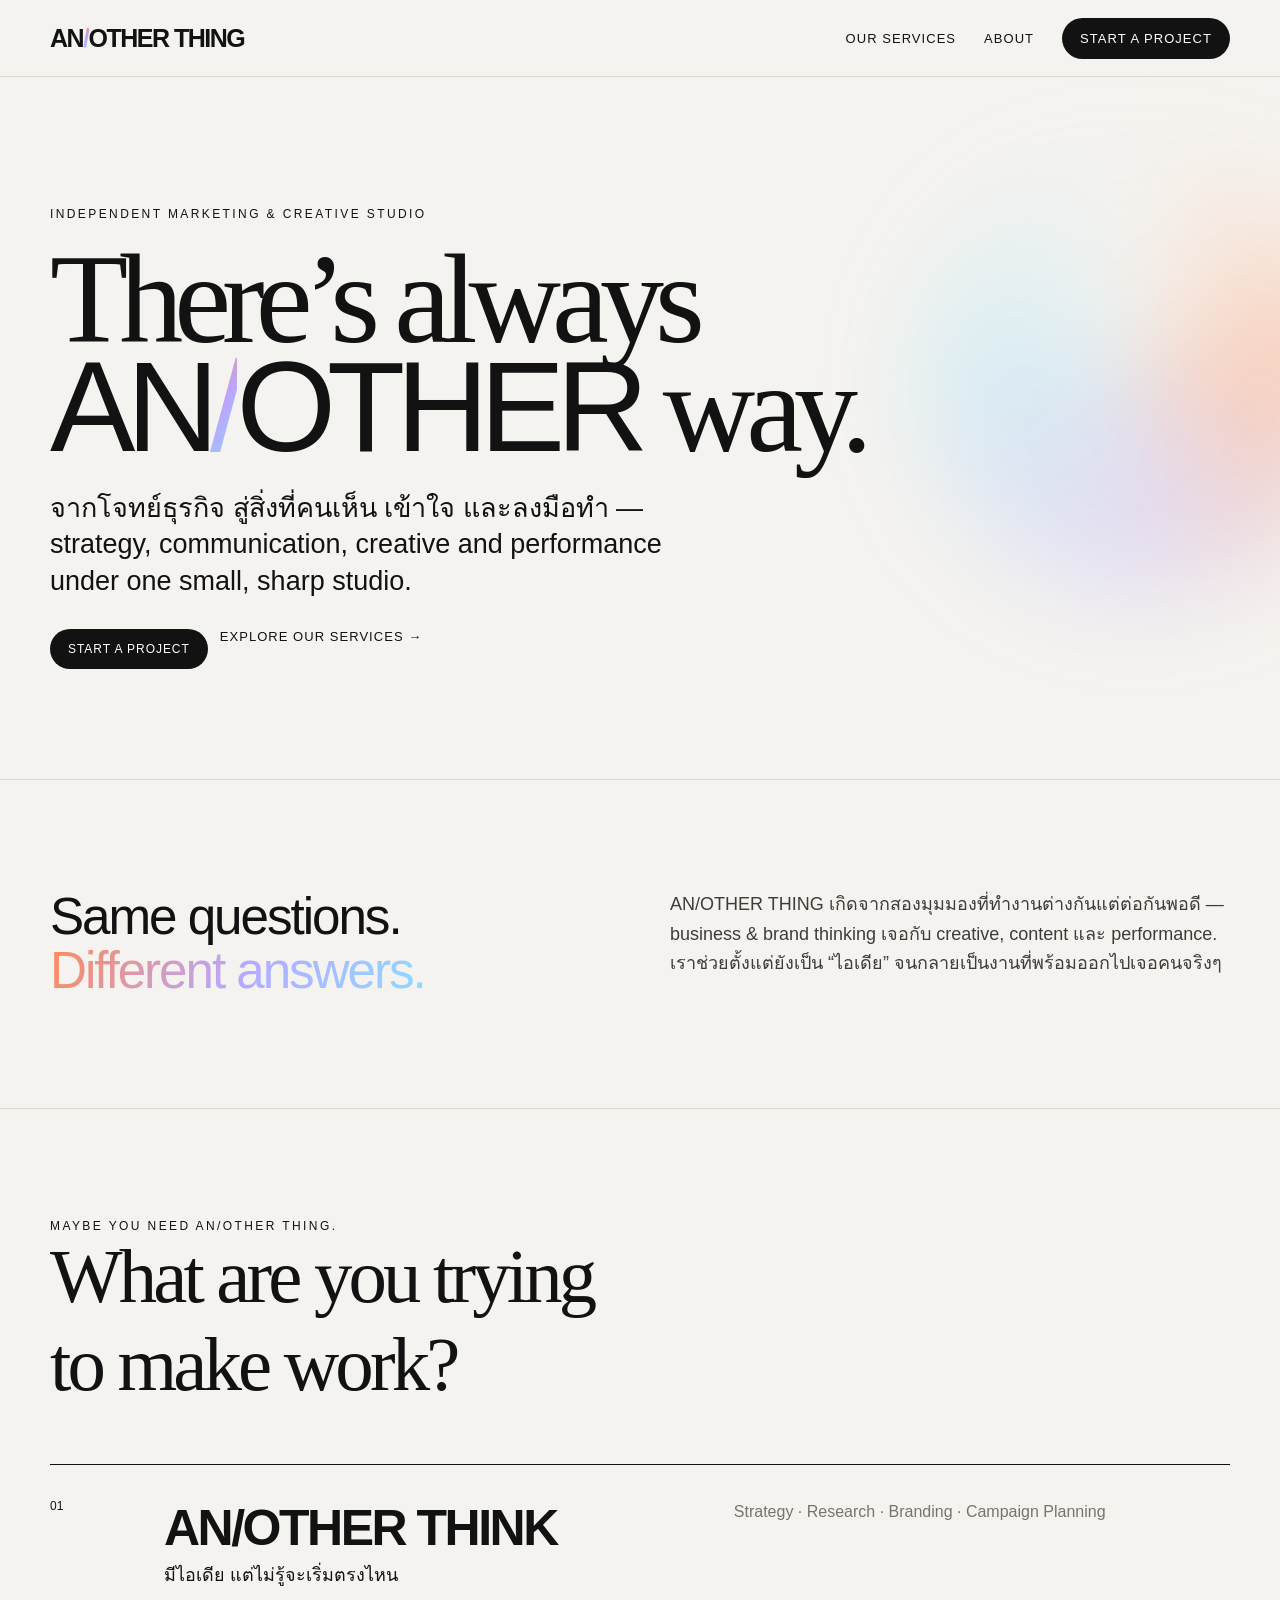
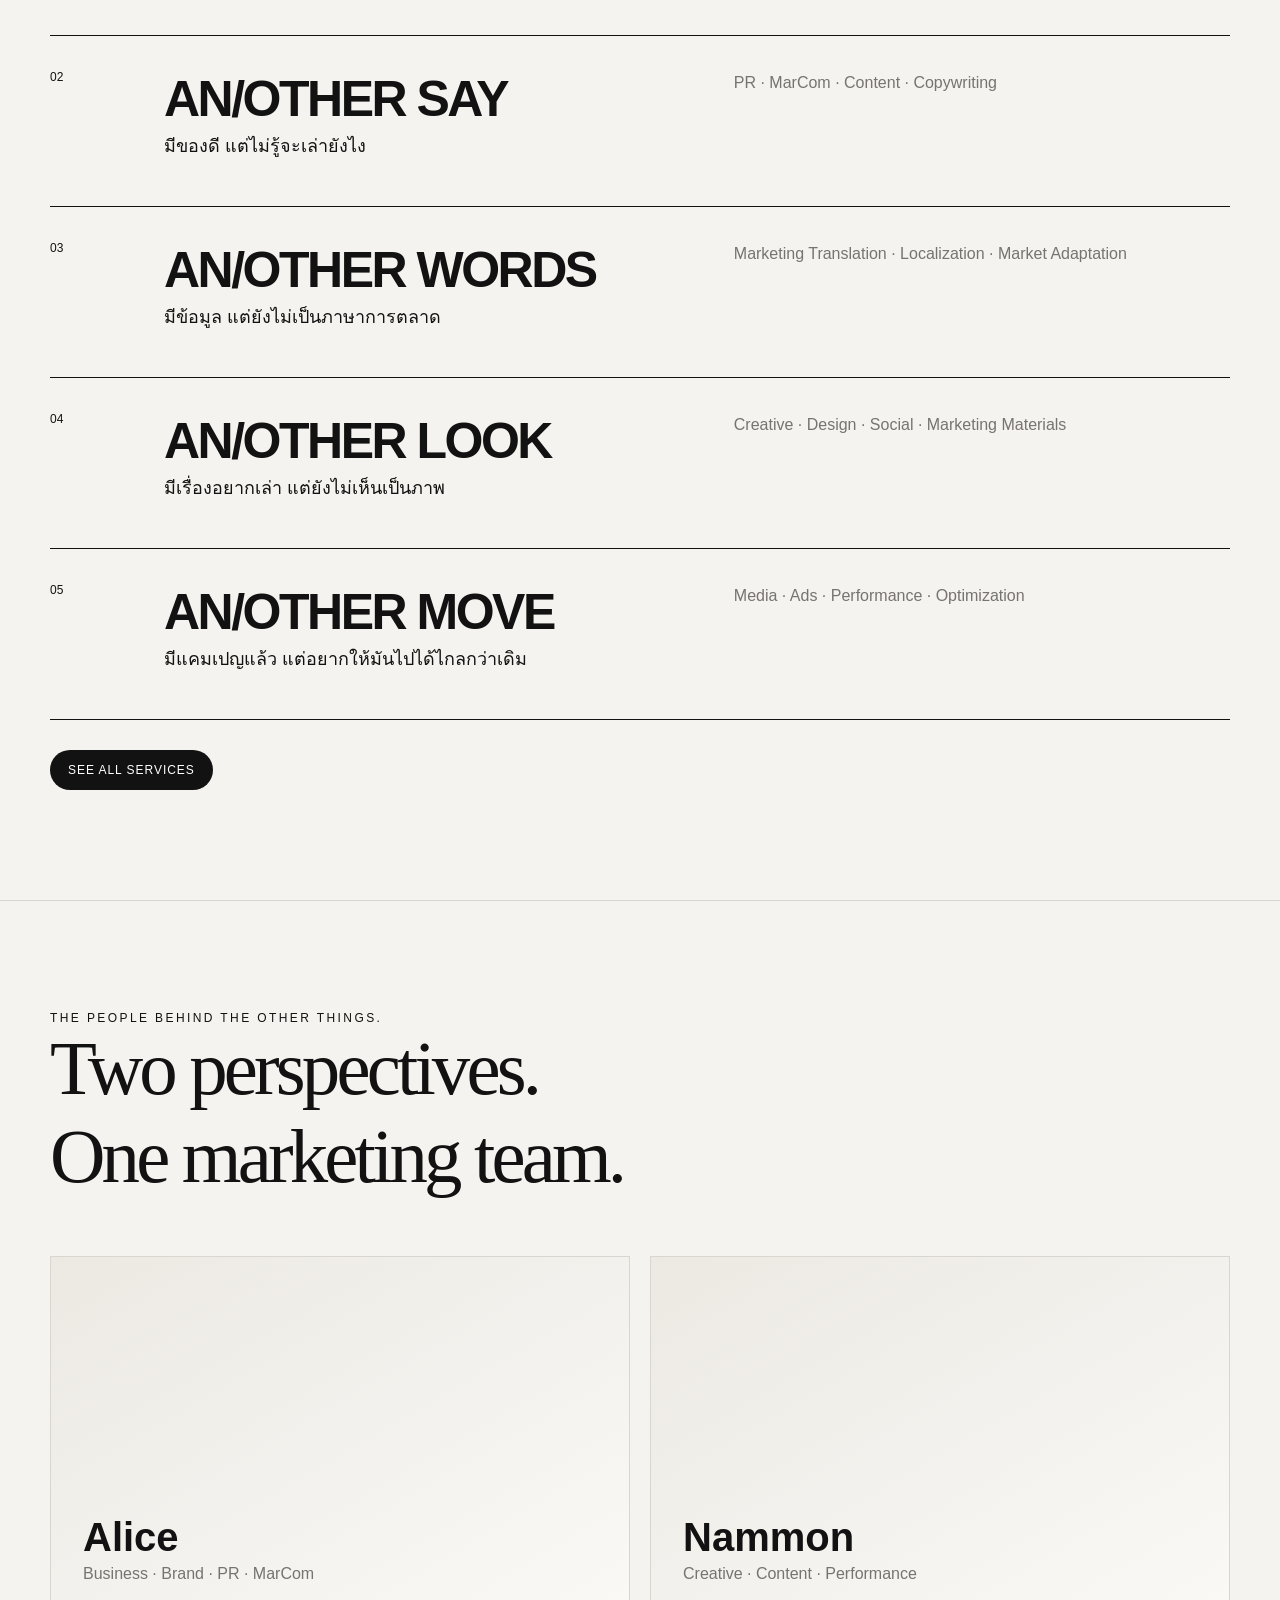
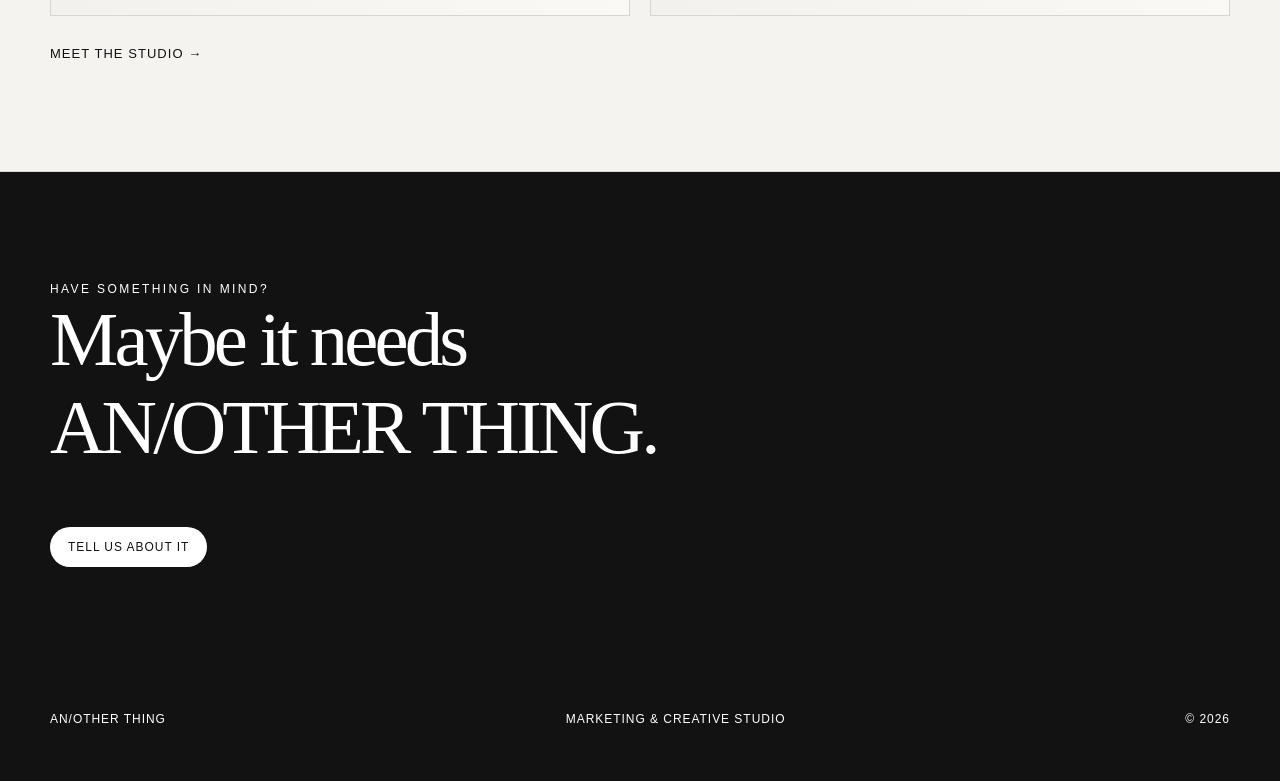
==== index.html @ 1595f686 "Add files via upload" ====
<!doctype html><html><head><meta charset="utf-8"><meta name="viewport" content="width=device-width,initial-scale=1"><title>AN/OTHER THING — Marketing & Creative Studio</title><link rel="stylesheet" href="styles.css"></head><body>
<nav><div class="wrap nav"><a class="logo" href="index.html">AN<span class="slash">/</span>OTHER THING</a><div class="links"><a href="services.html">Our Services</a><a href="about.html">About</a><a class="btn" href="contact.html">Start a project</a></div></div></nav>
<main><section class="hero"><div class="wrap"><div class="eyebrow">Independent Marketing & Creative Studio</div><h1>There’s always<br><em>AN<span class="holo">/</span>OTHER</em> way.</h1><p class="lead">จากโจทย์ธุรกิจ สู่สิ่งที่คนเห็น เข้าใจ และลงมือทำ — strategy, communication, creative and performance under one small, sharp studio.</p><div class="actions"><a class="btn" href="contact.html">Start a project</a><a class="textlink" href="services.html">Explore our services →</a></div></div></section>
<section class="section"><div class="wrap intro-grid"><div class="bigcopy">Same questions.<br><span class="holo">Different answers.</span></div><div class="bodycopy">AN/OTHER THING เกิดจากสองมุมมองที่ทำงานต่างกันแต่ต่อกันพอดี — business & brand thinking เจอกับ creative, content และ performance. เราช่วยตั้งแต่ยังเป็น “ไอเดีย” จนกลายเป็นงานที่พร้อมออกไปเจอคนจริงๆ</div></div></section>
<section class="section"><div class="wrap"><div class="eyebrow">Maybe you need AN/OTHER THING.</div><h2>What are you trying<br>to make work?</h2><div class="services">
<div class="service"><div class="num">01</div><div><h3>AN/OTHER THINK</h3><p>มีไอเดีย แต่ไม่รู้จะเริ่มตรงไหน</p></div><div class="tags">Strategy · Research · Branding · Campaign Planning</div></div>
<div class="service"><div class="num">02</div><div><h3>AN/OTHER SAY</h3><p>มีของดี แต่ไม่รู้จะเล่ายังไง</p></div><div class="tags">PR · MarCom · Content · Copywriting</div></div>
<div class="service"><div class="num">03</div><div><h3>AN/OTHER WORDS</h3><p>มีข้อมูล แต่ยังไม่เป็นภาษาการตลาด</p></div><div class="tags">Marketing Translation · Localization · Market Adaptation</div></div>
<div class="service"><div class="num">04</div><div><h3>AN/OTHER LOOK</h3><p>มีเรื่องอยากเล่า แต่ยังไม่เห็นเป็นภาพ</p></div><div class="tags">Creative · Design · Social · Marketing Materials</div></div>
<div class="service"><div class="num">05</div><div><h3>AN/OTHER MOVE</h3><p>มีแคมเปญแล้ว แต่อยากให้มันไปได้ไกลกว่าเดิม</p></div><div class="tags">Media · Ads · Performance · Optimization</div></div>
</div><div class="actions"><a class="btn" href="services.html">See all services</a></div></div></section>
<section class="section"><div class="wrap"><div class="eyebrow">The people behind the other things.</div><h2>Two perspectives.<br>One marketing team.</h2><div class="team"><div class="person"><h3>Alice</h3><p>Business · Brand · PR · MarCom</p></div><div class="person"><h3>Nammon</h3><p>Creative · Content · Performance</p></div></div><div class="actions"><a class="textlink" href="about.html">Meet the studio →</a></div></div></section>
<section class="section cta"><div class="wrap"><div class="eyebrow">Have something in mind?</div><h2>Maybe it needs<br>AN/OTHER THING.</h2><a class="btn" href="contact.html">Tell us about it</a></div></section></main>
<footer class="footer"><div class="wrap foot"><span>AN/OTHER THING</span><span>Marketing & Creative Studio</span><span>© <span data-year></span></span></div></footer><script src="common.js"></script></body></html>
---- styles.css ----
:root{--ink:#121212;--paper:#f5f3ef;--muted:#77736f;--line:#d9d5cf;--violet:#b9a7ff;--orange:#ff8a57;--blue:#8ddcff}*{box-sizing:border-box}html{scroll-behavior:smooth}body{margin:0;background:var(--paper);color:var(--ink);font-family:Arial,'Helvetica Neue',sans-serif}.wrap{width:min(1180px,calc(100% - 40px));margin:auto}nav{position:sticky;top:0;z-index:20;background:rgba(245,243,239,.86);backdrop-filter:blur(14px);border-bottom:1px solid var(--line)}.nav{height:76px;display:flex;align-items:center;justify-content:space-between}.logo{font-weight:800;letter-spacing:-.06em;font-size:25px;text-decoration:none;color:var(--ink)}.slash{display:inline-block;background:linear-gradient(135deg,var(--orange),var(--violet),var(--blue));-webkit-background-clip:text;color:transparent}.links{display:flex;gap:28px;align-items:center}.links a,.textlink{color:var(--ink);text-decoration:none;font-size:13px;letter-spacing:.08em;text-transform:uppercase}.btn{display:inline-block;background:var(--ink);color:white!important;padding:13px 18px;border-radius:999px;text-decoration:none;text-transform:uppercase;font-size:12px;letter-spacing:.08em}.hero{min-height:78vh;display:grid;align-content:center;padding:90px 0 70px;position:relative;overflow:hidden}.hero:after{content:'';position:absolute;width:440px;height:440px;border-radius:50%;right:-80px;top:80px;background:conic-gradient(from 90deg,rgba(255,138,87,.55),rgba(185,167,255,.45),rgba(141,220,255,.45),rgba(255,255,255,.1),rgba(255,138,87,.55));filter:blur(50px);opacity:.65}.eyebrow{font-size:12px;letter-spacing:.2em;text-transform:uppercase}.hero h1{font-family:Georgia,serif;font-weight:400;font-size:clamp(58px,10vw,145px);line-height:.84;letter-spacing:-.07em;margin:25px 0;max-width:900px;position:relative;z-index:2}.hero h1 em{font-family:Arial,sans-serif;font-style:normal}.lead{font-size:clamp(18px,2.2vw,27px);line-height:1.35;max-width:670px;position:relative;z-index:2}.actions{display:flex;gap:12px;margin-top:30px;position:relative;z-index:2}.section{padding:110px 0;border-top:1px solid var(--line)}.section h2{font-family:Georgia,serif;font-weight:400;font-size:clamp(42px,6vw,78px);letter-spacing:-.05em;margin:0 0 55px}.intro-grid,.two{display:grid;grid-template-columns:1fr 1fr;gap:60px}.bigcopy{font-size:clamp(28px,4vw,52px);line-height:1.05;letter-spacing:-.04em}.bodycopy{font-size:18px;line-height:1.65;color:#3e3c39}.services{border-top:1px solid var(--ink)}.service{display:grid;grid-template-columns:90px 1.1fr 1fr;gap:24px;padding:34px 0;border-bottom:1px solid var(--ink);align-items:start}.service .num{font-size:12px}.service h3{margin:0;font-size:clamp(28px,4vw,50px);letter-spacing:-.05em}.service p{margin:3px 0 12px;font-size:18px}.tags{color:var(--muted);line-height:1.6}.holo{background:linear-gradient(120deg,var(--orange),var(--violet),var(--blue));-webkit-background-clip:text;color:transparent}.team{display:grid;grid-template-columns:1fr 1fr;gap:20px}.person{min-height:360px;border:1px solid var(--line);padding:32px;display:flex;flex-direction:column;justify-content:flex-end;background:linear-gradient(150deg,#ece9e3,#faf9f6)}.person h3{font-size:40px;margin:0 0 5px}.person p{margin:0;color:var(--muted)}.cta{background:var(--ink);color:white}.cta h2{max-width:900px}.cta .btn{background:white;color:var(--ink)!important}.footer{padding:35px 0 55px;background:var(--ink);color:white}.foot{display:flex;justify-content:space-between;gap:20px;font-size:12px;letter-spacing:.08em;text-transform:uppercase}.pagehead{padding:100px 0 70px}.pagehead h1{font-family:Georgia,serif;font-size:clamp(58px,9vw,120px);font-weight:400;letter-spacing:-.06em;margin:20px 0}.detail{display:grid;grid-template-columns:1fr 2fr;gap:50px;padding:65px 0;border-top:1px solid var(--ink)}.detail h2{font-size:42px;margin:0}.detail h3{font-size:22px;margin-top:0}.cols{display:grid;grid-template-columns:1fr 1fr;gap:40px}.list{padding:0;list-style:none}.list li{padding:10px 0;border-bottom:1px solid var(--line)}form{display:grid;gap:16px;max-width:780px}input,textarea,select{width:100%;padding:16px;border:1px solid var(--line);background:transparent;font:inherit}textarea{min-height:160px}button{border:0;cursor:pointer}.note{font-size:13px;color:var(--muted)}@media(max-width:760px){.links a:not(.btn){display:none}.hero{min-height:70vh}.intro-grid,.two,.team,.detail,.cols{grid-template-columns:1fr}.service{grid-template-columns:45px 1fr}.service>div:last-child{grid-column:2}.section{padding:75px 0}.foot{flex-direction:column}.hero:after{width:300px;height:300px}}
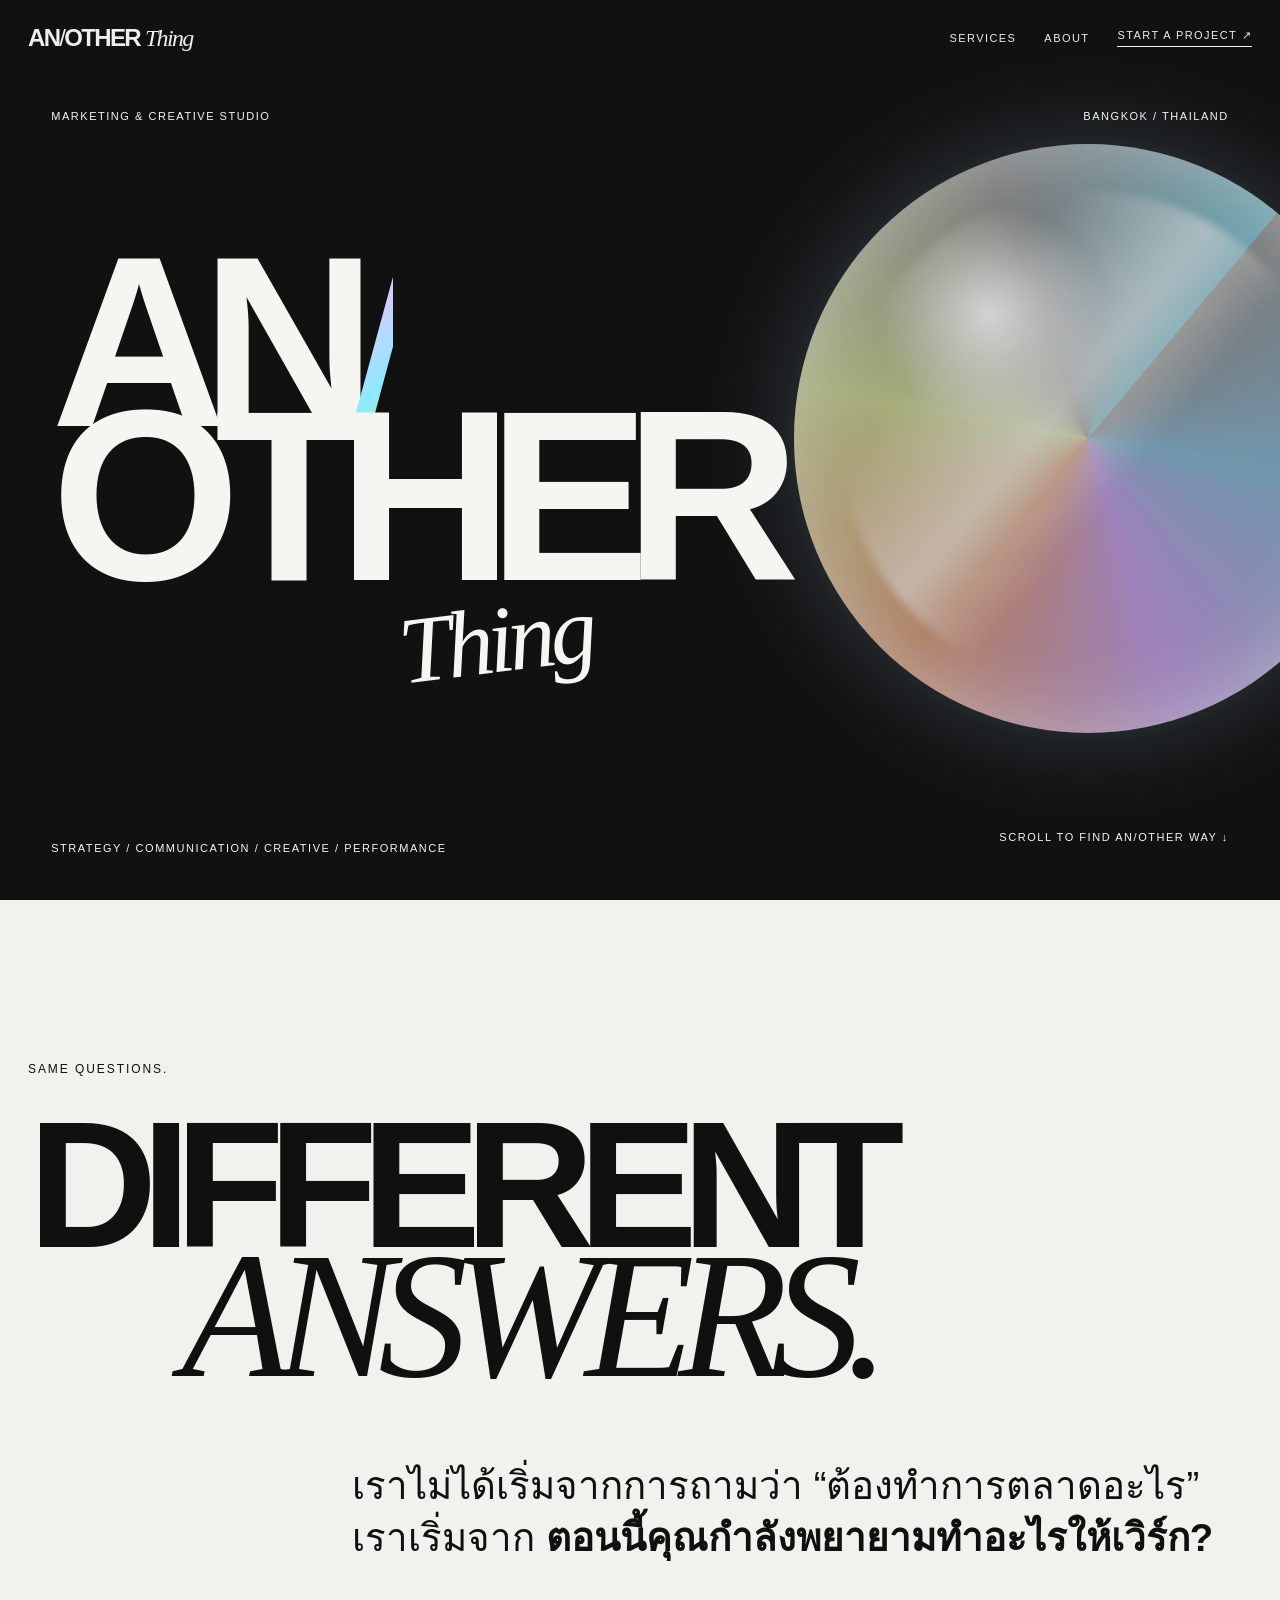
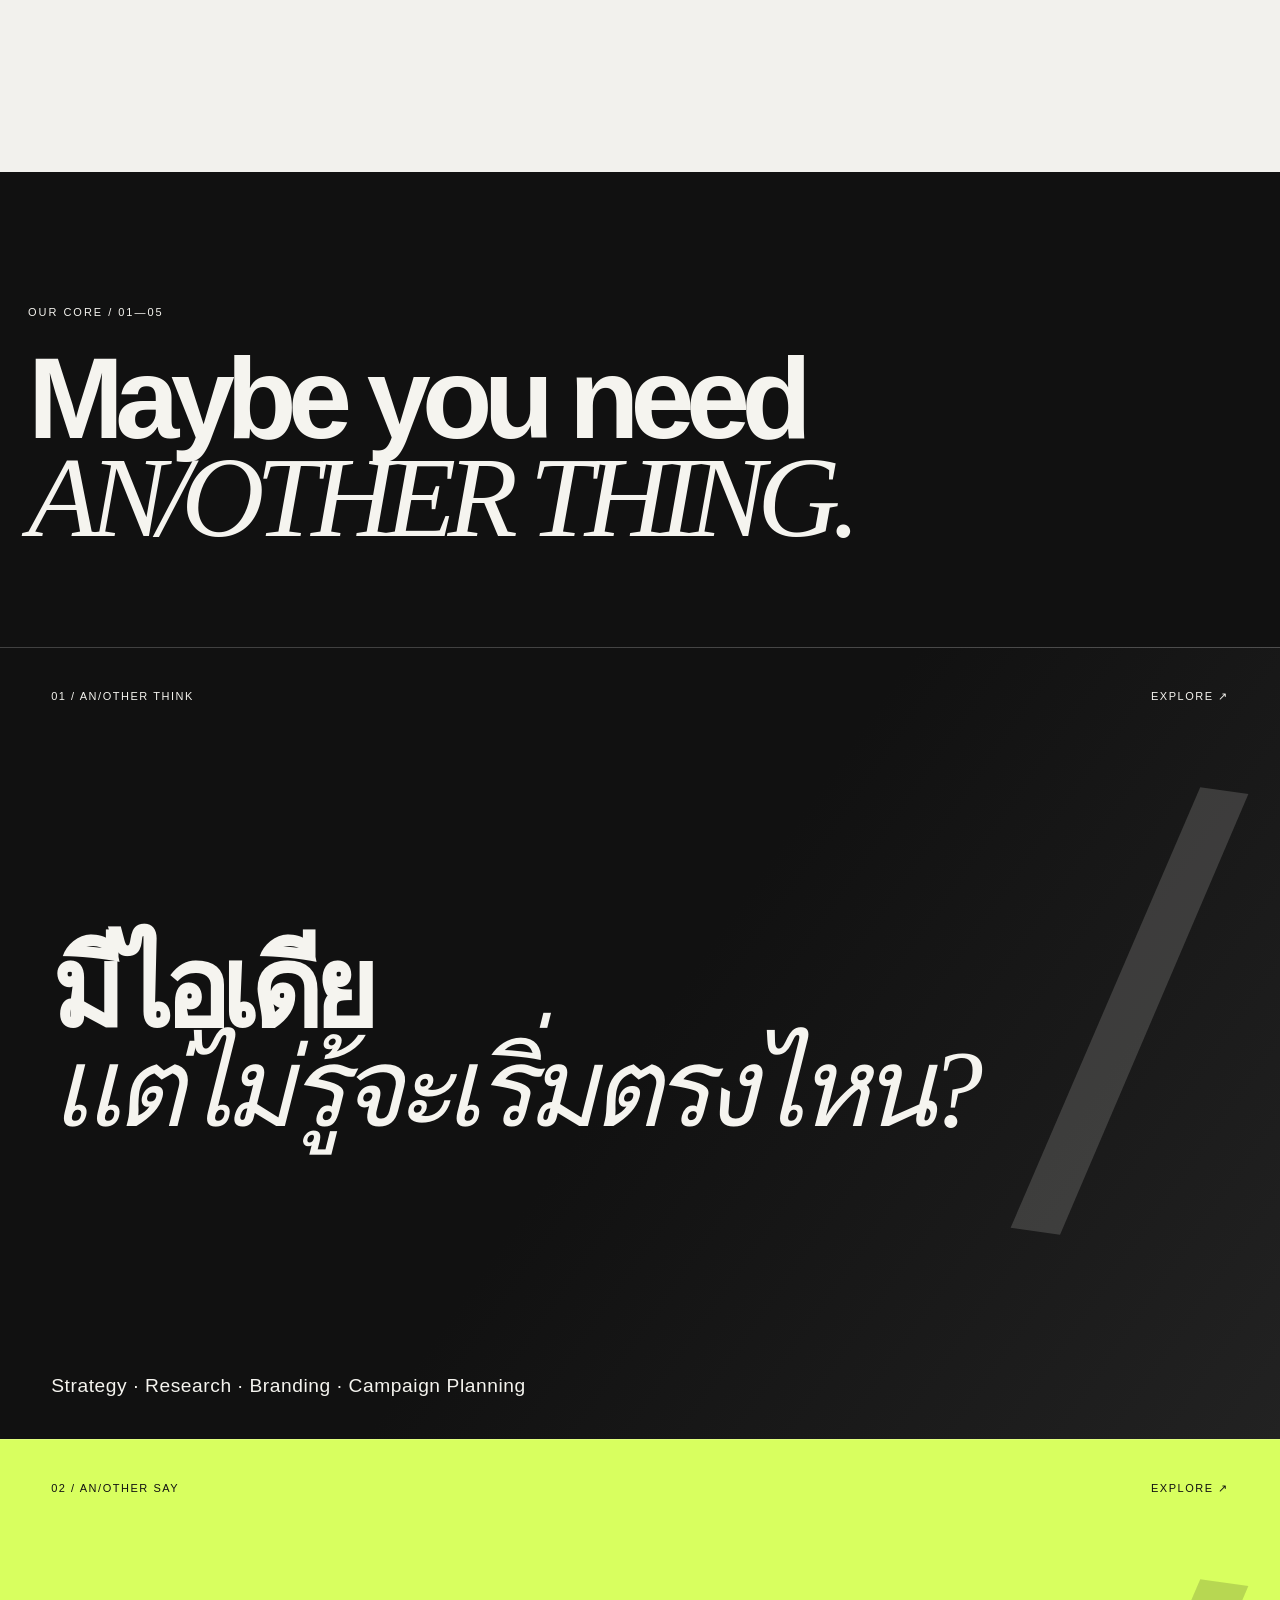
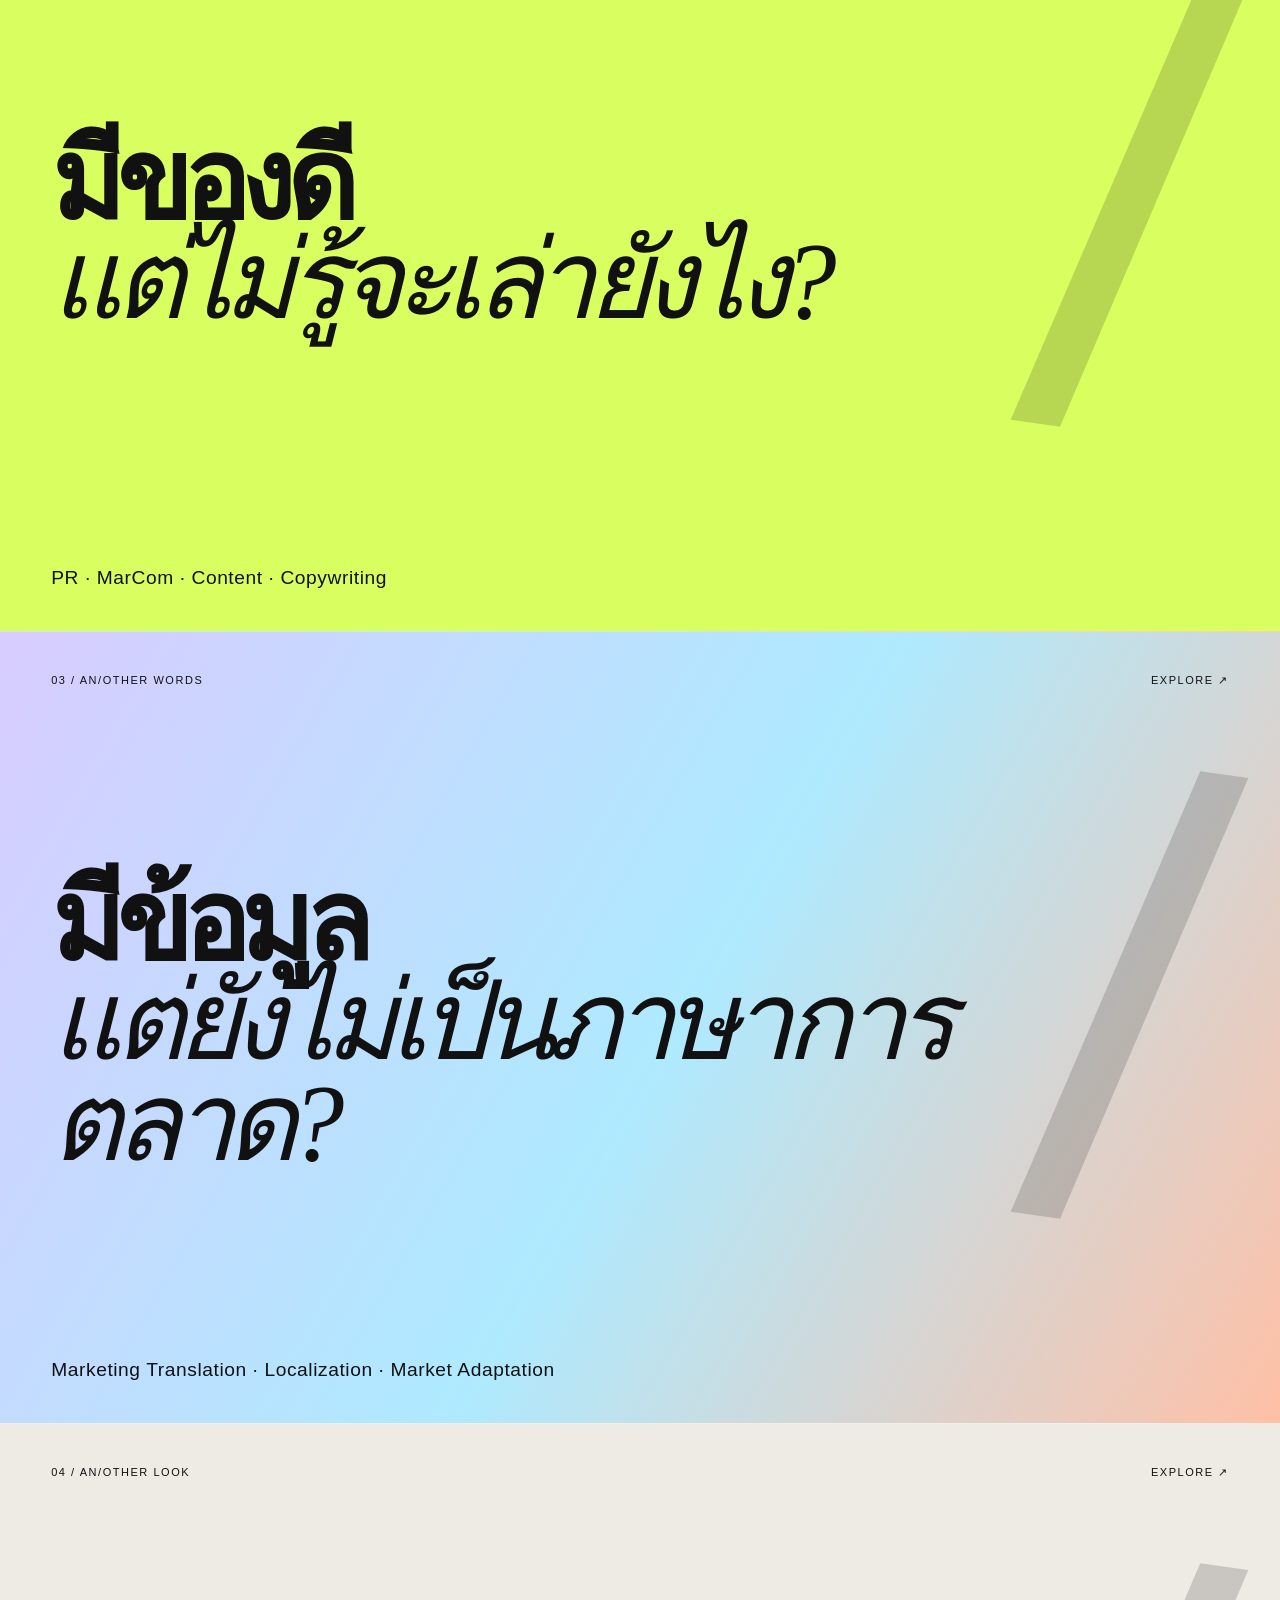
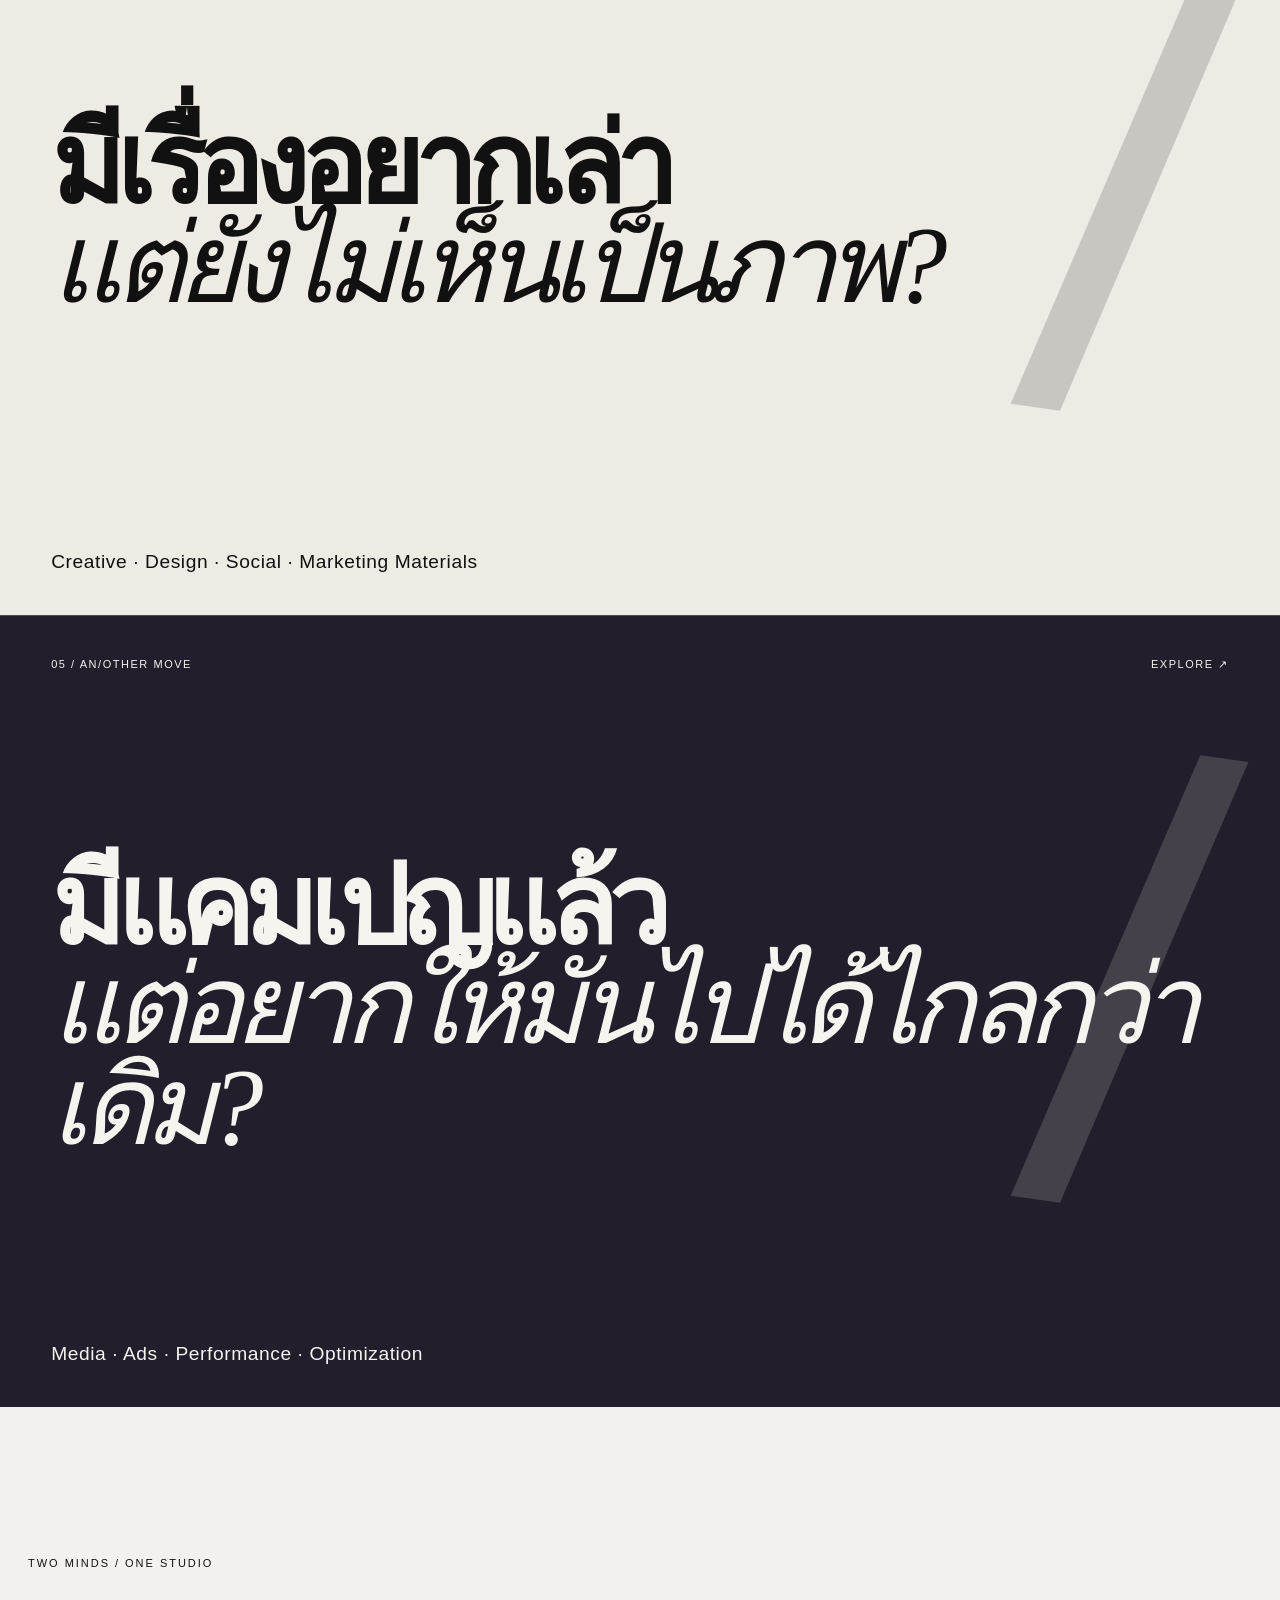
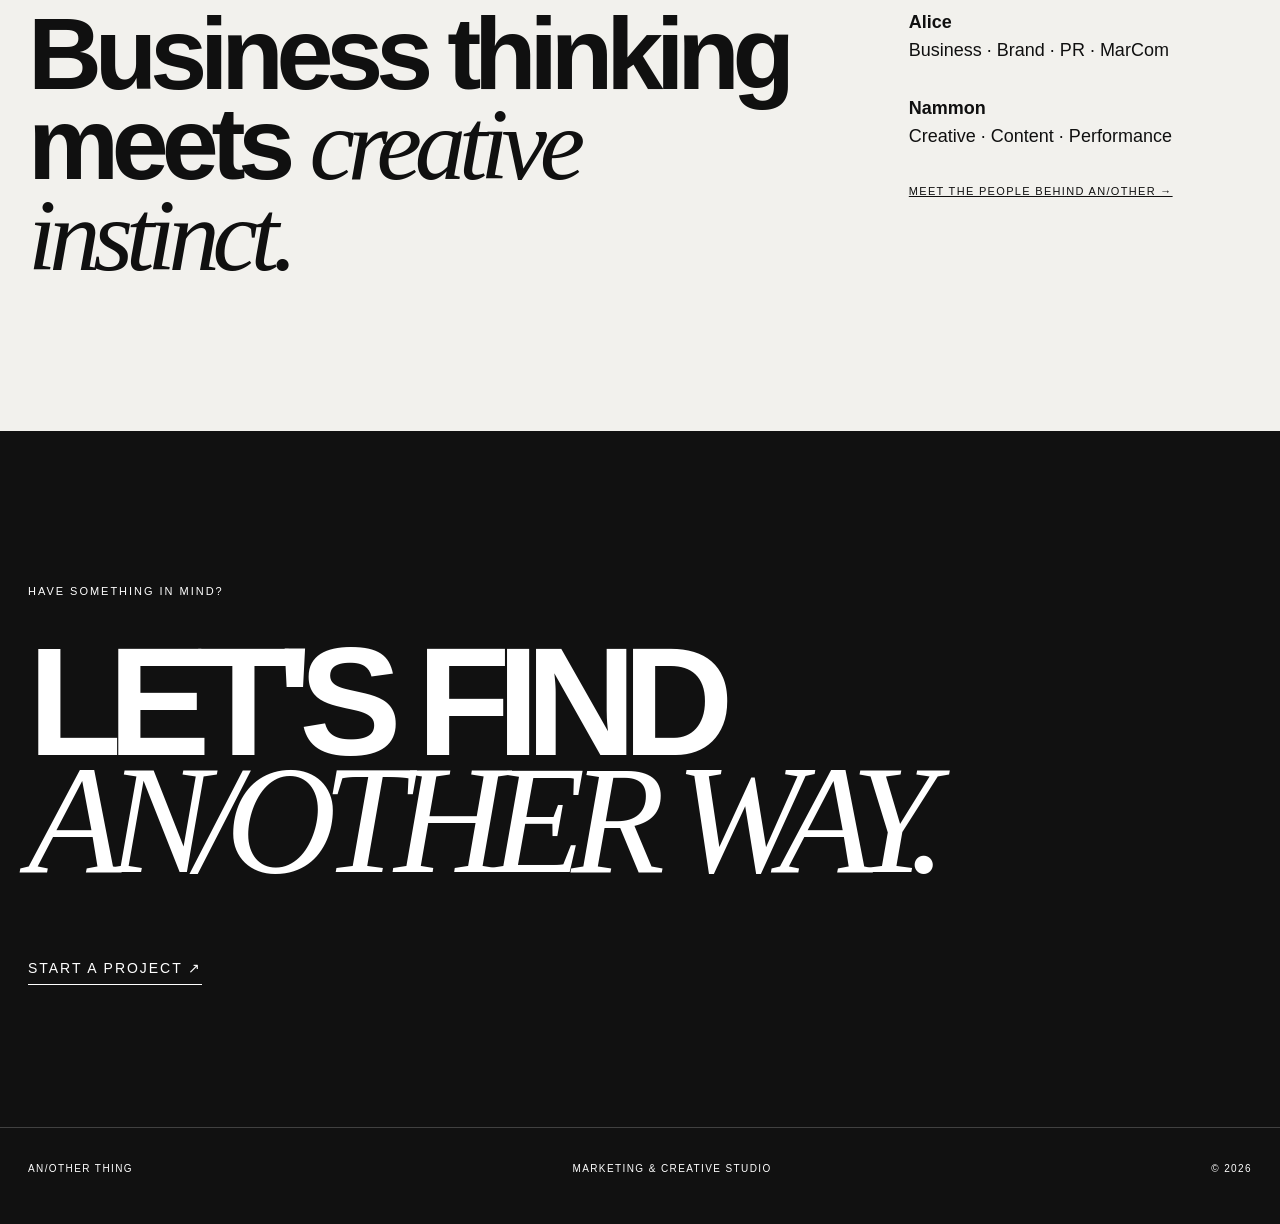
==== commit be8919b5: "Add files via upload" ====
--- a/index.html
+++ b/index.html
@@ -1,14 +1,15 @@
-<!doctype html><html><head><meta charset="utf-8"><meta name="viewport" content="width=device-width,initial-scale=1"><title>AN/OTHER THING — Marketing & Creative Studio</title><link rel="stylesheet" href="styles.css"></head><body>
-<nav><div class="wrap nav"><a class="logo" href="index.html">AN<span class="slash">/</span>OTHER THING</a><div class="links"><a href="services.html">Our Services</a><a href="about.html">About</a><a class="btn" href="contact.html">Start a project</a></div></div></nav>
-<main><section class="hero"><div class="wrap"><div class="eyebrow">Independent Marketing & Creative Studio</div><h1>There’s always<br><em>AN<span class="holo">/</span>OTHER</em> way.</h1><p class="lead">จากโจทย์ธุรกิจ สู่สิ่งที่คนเห็น เข้าใจ และลงมือทำ — strategy, communication, creative and performance under one small, sharp studio.</p><div class="actions"><a class="btn" href="contact.html">Start a project</a><a class="textlink" href="services.html">Explore our services →</a></div></div></section>
-<section class="section"><div class="wrap intro-grid"><div class="bigcopy">Same questions.<br><span class="holo">Different answers.</span></div><div class="bodycopy">AN/OTHER THING เกิดจากสองมุมมองที่ทำงานต่างกันแต่ต่อกันพอดี — business & brand thinking เจอกับ creative, content และ performance. เราช่วยตั้งแต่ยังเป็น “ไอเดีย” จนกลายเป็นงานที่พร้อมออกไปเจอคนจริงๆ</div></div></section>
-<section class="section"><div class="wrap"><div class="eyebrow">Maybe you need AN/OTHER THING.</div><h2>What are you trying<br>to make work?</h2><div class="services">
-<div class="service"><div class="num">01</div><div><h3>AN/OTHER THINK</h3><p>มีไอเดีย แต่ไม่รู้จะเริ่มตรงไหน</p></div><div class="tags">Strategy · Research · Branding · Campaign Planning</div></div>
-<div class="service"><div class="num">02</div><div><h3>AN/OTHER SAY</h3><p>มีของดี แต่ไม่รู้จะเล่ายังไง</p></div><div class="tags">PR · MarCom · Content · Copywriting</div></div>
-<div class="service"><div class="num">03</div><div><h3>AN/OTHER WORDS</h3><p>มีข้อมูล แต่ยังไม่เป็นภาษาการตลาด</p></div><div class="tags">Marketing Translation · Localization · Market Adaptation</div></div>
-<div class="service"><div class="num">04</div><div><h3>AN/OTHER LOOK</h3><p>มีเรื่องอยากเล่า แต่ยังไม่เห็นเป็นภาพ</p></div><div class="tags">Creative · Design · Social · Marketing Materials</div></div>
-<div class="service"><div class="num">05</div><div><h3>AN/OTHER MOVE</h3><p>มีแคมเปญแล้ว แต่อยากให้มันไปได้ไกลกว่าเดิม</p></div><div class="tags">Media · Ads · Performance · Optimization</div></div>
-</div><div class="actions"><a class="btn" href="services.html">See all services</a></div></div></section>
-<section class="section"><div class="wrap"><div class="eyebrow">The people behind the other things.</div><h2>Two perspectives.<br>One marketing team.</h2><div class="team"><div class="person"><h3>Alice</h3><p>Business · Brand · PR · MarCom</p></div><div class="person"><h3>Nammon</h3><p>Creative · Content · Performance</p></div></div><div class="actions"><a class="textlink" href="about.html">Meet the studio →</a></div></div></section>
-<section class="section cta"><div class="wrap"><div class="eyebrow">Have something in mind?</div><h2>Maybe it needs<br>AN/OTHER THING.</h2><a class="btn" href="contact.html">Tell us about it</a></div></section></main>
-<footer class="footer"><div class="wrap foot"><span>AN/OTHER THING</span><span>Marketing & Creative Studio</span><span>© <span data-year></span></span></div></footer><script src="common.js"></script></body></html>
+<!doctype html><html lang="th"><head><meta charset="utf-8"><meta name="viewport" content="width=device-width,initial-scale=1"><title>AN/OTHER THING — Marketing & Creative Studio</title><link rel="stylesheet" href="styles.css"></head><body>
+<nav><div class="wrap nav"><a class="logo" href="index.html">AN<span>/</span>OTHER <i>Thing</i></a><div class="links"><a href="services.html">Services</a><a href="about.html">About</a><a class="nav-cta" href="contact.html">Start a project ↗</a></div></div></nav>
+<main>
+<section class="hero-v2"><div class="hero-meta">MARKETING & CREATIVE STUDIO <span>BANGKOK / THAILAND</span></div><div class="hero-type"><div>AN<span class="slashmark">/</span></div><div>OTHER</div><div class="script">Thing</div></div><div class="hero-bottom"><p>Strategy / Communication / Creative / Performance</p><a href="#services">Scroll to find AN/OTHER way ↓</a></div><div class="holo-disc"></div></section>
+<section class="manifesto"><div class="wrap"><p class="kicker">SAME QUESTIONS.</p><h2>DIFFERENT<br><span>ANSWERS.</span></h2><p class="manifesto-copy">เราไม่ได้เริ่มจากการถามว่า “ต้องทำการตลาดอะไร”<br>เราเริ่มจาก <strong>ตอนนี้คุณกำลังพยายามทำอะไรให้เวิร์ก?</strong></p></div></section>
+<section class="service-stage" id="services"><div class="wrap service-intro"><span>OUR CORE / 01—05</span><h2>Maybe you need<br><i>AN/OTHER THING.</i></h2></div>
+<a class="service-panel think" href="services.html#think"><div class="service-top"><span>01 / AN/OTHER THINK</span><span>EXPLORE ↗</span></div><div class="pain">มีไอเดีย<br><em>แต่ไม่รู้จะเริ่มตรงไหน?</em></div><div class="capability">Strategy · Research · Branding · Campaign Planning</div><div class="panel-slash">/</div></a>
+<a class="service-panel say" href="services.html#say"><div class="service-top"><span>02 / AN/OTHER SAY</span><span>EXPLORE ↗</span></div><div class="pain">มีของดี<br><em>แต่ไม่รู้จะเล่ายังไง?</em></div><div class="capability">PR · MarCom · Content · Copywriting</div><div class="panel-slash">/</div></a>
+<a class="service-panel words" href="services.html#words"><div class="service-top"><span>03 / AN/OTHER WORDS</span><span>EXPLORE ↗</span></div><div class="pain">มีข้อมูล<br><em>แต่ยังไม่เป็นภาษาการตลาด?</em></div><div class="capability">Marketing Translation · Localization · Market Adaptation</div><div class="panel-slash">/</div></a>
+<a class="service-panel look" href="services.html#look"><div class="service-top"><span>04 / AN/OTHER LOOK</span><span>EXPLORE ↗</span></div><div class="pain">มีเรื่องอยากเล่า<br><em>แต่ยังไม่เห็นเป็นภาพ?</em></div><div class="capability">Creative · Design · Social · Marketing Materials</div><div class="panel-slash">/</div></a>
+<a class="service-panel move" href="services.html#move"><div class="service-top"><span>05 / AN/OTHER MOVE</span><span>EXPLORE ↗</span></div><div class="pain">มีแคมเปญแล้ว<br><em>แต่อยากให้มันไปได้ไกลกว่าเดิม?</em></div><div class="capability">Media · Ads · Performance · Optimization</div><div class="panel-slash">/</div></a>
+</section>
+<section class="people-tease"><div class="wrap"><div class="people-label">TWO MINDS / ONE STUDIO</div><div class="people-grid"><h2>Business thinking<br>meets <i>creative instinct.</i></h2><div><p><b>Alice</b><br>Business · Brand · PR · MarCom</p><p><b>Nammon</b><br>Creative · Content · Performance</p><a href="about.html">Meet the people behind AN/OTHER →</a></div></div></div></section>
+<section class="final-cta"><div class="wrap"><span>HAVE SOMETHING IN MIND?</span><h2>LET'S FIND<br><i>AN/OTHER WAY.</i></h2><a href="contact.html">START A PROJECT ↗</a></div></section>
+</main><footer><div class="wrap foot"><span>AN/OTHER THING</span><span>Marketing & Creative Studio</span><span>© <span data-year></span></span></div></footer><script src="common.js"></script></body></html>
--- a/styles.css
+++ b/styles.css
@@ -1 +1,3 @@
-:root{--ink:#121212;--paper:#f5f3ef;--muted:#77736f;--line:#d9d5cf;--violet:#b9a7ff;--orange:#ff8a57;--blue:#8ddcff}*{box-sizing:border-box}html{scroll-behavior:smooth}body{margin:0;background:var(--paper);color:var(--ink);font-family:Arial,'Helvetica Neue',sans-serif}.wrap{width:min(1180px,calc(100% - 40px));margin:auto}nav{position:sticky;top:0;z-index:20;background:rgba(245,243,239,.86);backdrop-filter:blur(14px);border-bottom:1px solid var(--line)}.nav{height:76px;display:flex;align-items:center;justify-content:space-between}.logo{font-weight:800;letter-spacing:-.06em;font-size:25px;text-decoration:none;color:var(--ink)}.slash{display:inline-block;background:linear-gradient(135deg,var(--orange),var(--violet),var(--blue));-webkit-background-clip:text;color:transparent}.links{display:flex;gap:28px;align-items:center}.links a,.textlink{color:var(--ink);text-decoration:none;font-size:13px;letter-spacing:.08em;text-transform:uppercase}.btn{display:inline-block;background:var(--ink);color:white!important;padding:13px 18px;border-radius:999px;text-decoration:none;text-transform:uppercase;font-size:12px;letter-spacing:.08em}.hero{min-height:78vh;display:grid;align-content:center;padding:90px 0 70px;position:relative;overflow:hidden}.hero:after{content:'';position:absolute;width:440px;height:440px;border-radius:50%;right:-80px;top:80px;background:conic-gradient(from 90deg,rgba(255,138,87,.55),rgba(185,167,255,.45),rgba(141,220,255,.45),rgba(255,255,255,.1),rgba(255,138,87,.55));filter:blur(50px);opacity:.65}.eyebrow{font-size:12px;letter-spacing:.2em;text-transform:uppercase}.hero h1{font-family:Georgia,serif;font-weight:400;font-size:clamp(58px,10vw,145px);line-height:.84;letter-spacing:-.07em;margin:25px 0;max-width:900px;position:relative;z-index:2}.hero h1 em{font-family:Arial,sans-serif;font-style:normal}.lead{font-size:clamp(18px,2.2vw,27px);line-height:1.35;max-width:670px;position:relative;z-index:2}.actions{display:flex;gap:12px;margin-top:30px;position:relative;z-index:2}.section{padding:110px 0;border-top:1px solid var(--line)}.section h2{font-family:Georgia,serif;font-weight:400;font-size:clamp(42px,6vw,78px);letter-spacing:-.05em;margin:0 0 55px}.intro-grid,.two{display:grid;grid-template-columns:1fr 1fr;gap:60px}.bigcopy{font-size:clamp(28px,4vw,52px);line-height:1.05;letter-spacing:-.04em}.bodycopy{font-size:18px;line-height:1.65;color:#3e3c39}.services{border-top:1px solid var(--ink)}.service{display:grid;grid-template-columns:90px 1.1fr 1fr;gap:24px;padding:34px 0;border-bottom:1px solid var(--ink);align-items:start}.service .num{font-size:12px}.service h3{margin:0;font-size:clamp(28px,4vw,50px);letter-spacing:-.05em}.service p{margin:3px 0 12px;font-size:18px}.tags{color:var(--muted);line-height:1.6}.holo{background:linear-gradient(120deg,var(--orange),var(--violet),var(--blue));-webkit-background-clip:text;color:transparent}.team{display:grid;grid-template-columns:1fr 1fr;gap:20px}.person{min-height:360px;border:1px solid var(--line);padding:32px;display:flex;flex-direction:column;justify-content:flex-end;background:linear-gradient(150deg,#ece9e3,#faf9f6)}.person h3{font-size:40px;margin:0 0 5px}.person p{margin:0;color:var(--muted)}.cta{background:var(--ink);color:white}.cta h2{max-width:900px}.cta .btn{background:white;color:var(--ink)!important}.footer{padding:35px 0 55px;background:var(--ink);color:white}.foot{display:flex;justify-content:space-between;gap:20px;font-size:12px;letter-spacing:.08em;text-transform:uppercase}.pagehead{padding:100px 0 70px}.pagehead h1{font-family:Georgia,serif;font-size:clamp(58px,9vw,120px);font-weight:400;letter-spacing:-.06em;margin:20px 0}.detail{display:grid;grid-template-columns:1fr 2fr;gap:50px;padding:65px 0;border-top:1px solid var(--ink)}.detail h2{font-size:42px;margin:0}.detail h3{font-size:22px;margin-top:0}.cols{display:grid;grid-template-columns:1fr 1fr;gap:40px}.list{padding:0;list-style:none}.list li{padding:10px 0;border-bottom:1px solid var(--line)}form{display:grid;gap:16px;max-width:780px}input,textarea,select{width:100%;padding:16px;border:1px solid var(--line);background:transparent;font:inherit}textarea{min-height:160px}button{border:0;cursor:pointer}.note{font-size:13px;color:var(--muted)}@media(max-width:760px){.links a:not(.btn){display:none}.hero{min-height:70vh}.intro-grid,.two,.team,.detail,.cols{grid-template-columns:1fr}.service{grid-template-columns:45px 1fr}.service>div:last-child{grid-column:2}.section{padding:75px 0}.foot{flex-direction:column}.hero:after{width:300px;height:300px}}
+:root{--ink:#101010;--paper:#f2f1ed;--line:#bdbbb5;--acid:#d8ff5f;--lav:#c8b6ff;--ice:#b8e8ff;--peach:#ffb38e}*{box-sizing:border-box}html{scroll-behavior:smooth}body{margin:0;background:var(--paper);color:var(--ink);font-family:Arial,'Helvetica Neue',sans-serif}.wrap{width:min(1280px,calc(100% - 56px));margin:auto}a{color:inherit}nav{position:fixed;top:0;left:0;right:0;z-index:50;mix-blend-mode:difference;color:#fff}.nav{height:76px;display:flex;align-items:center;justify-content:space-between}.logo{text-decoration:none;font-weight:900;font-size:24px;letter-spacing:-.07em}.logo span{font-weight:300}.logo i{font-family:Georgia,serif;font-weight:400}.links{display:flex;gap:28px;align-items:center}.links a{font-size:11px;letter-spacing:.13em;text-transform:uppercase;text-decoration:none}.nav-cta{border-bottom:1px solid currentColor;padding-bottom:4px}.hero-v2{height:100svh;min-height:720px;background:#111;color:#f6f5f1;position:relative;overflow:hidden;padding:110px 4vw 35px;display:flex;flex-direction:column;justify-content:space-between}.hero-meta,.hero-bottom{display:flex;justify-content:space-between;gap:20px;font-size:11px;letter-spacing:.14em;text-transform:uppercase;position:relative;z-index:3}.hero-bottom a{text-decoration:none}.hero-type{font-size:clamp(100px,19vw,310px);font-weight:900;letter-spacing:-.105em;line-height:.63;position:relative;z-index:2;width:max-content}.hero-type .slashmark{font-weight:200;background:linear-gradient(135deg,#ff9a72,#e5c6ff,#8de8ff,#dfff86);-webkit-background-clip:text;color:transparent}.hero-type .script{font-family:Georgia,serif;font-style:italic;font-weight:400;font-size:.39em;letter-spacing:-.06em;margin-left:48%;transform:rotate(-7deg);line-height:1.2}.holo-disc{position:absolute;width:min(46vw,680px);aspect-ratio:1;border-radius:50%;right:-8vw;top:16vh;background:conic-gradient(from 40deg,#fff8,#a9dcffcc,#d4b2ffdd,#ffb790cc,#f4ffb8cc,#fff8,#9de9ffcc);filter:saturate(1.1);box-shadow:inset 0 0 80px #fff8,0 0 100px #b8dfff44;opacity:.82}.holo-disc:after{content:"";position:absolute;inset:8%;border-radius:50%;background:radial-gradient(circle at 30% 25%,#fff,transparent 22%),linear-gradient(130deg,transparent 25%,#fff9 44%,transparent 58%);filter:blur(4px)}.manifesto{padding:150px 0 170px}.kicker{font-size:12px;letter-spacing:.16em}.manifesto h2{font-size:clamp(76px,14vw,200px);line-height:.72;letter-spacing:-.09em;margin:45px 0 80px;font-weight:900}.manifesto h2 span{font-family:Georgia,serif;font-style:italic;font-weight:400;margin-left:12vw}.manifesto-copy{font-size:clamp(22px,3vw,42px);line-height:1.35;max-width:900px;margin-left:auto}.service-stage{background:#111;color:#f5f4ef}.service-intro{padding:130px 0 100px}.service-intro>span,.people-label,.final-cta span{font-size:11px;letter-spacing:.18em}.service-intro h2{font-size:clamp(58px,9vw,130px);line-height:.85;letter-spacing:-.075em;margin:30px 0 0}.service-intro h2 i{font-family:Georgia,serif;font-weight:400}.service-panel{min-height:88svh;padding:42px max(4vw,calc((100vw - 1280px)/2));display:flex;flex-direction:column;justify-content:space-between;position:relative;overflow:hidden;text-decoration:none;border-top:1px solid #ffffff33;transition:filter .3s}.service-panel:hover{filter:brightness(1.06)}.service-top{display:flex;justify-content:space-between;font-size:11px;letter-spacing:.14em;text-transform:uppercase;position:relative;z-index:2}.pain{font-size:clamp(54px,8.6vw,138px);line-height:.9;letter-spacing:-.075em;font-weight:800;max-width:1180px;position:relative;z-index:2}.pain em{font-family:Georgia,serif;font-weight:400}.capability{font-size:clamp(15px,1.5vw,22px);letter-spacing:.03em;position:relative;z-index:2}.panel-slash{position:absolute;right:5vw;top:7%;font-size:70vh;line-height:1;font-weight:100;opacity:.16;transform:rotate(8deg);font-family:Arial}.think{background:linear-gradient(125deg,#111 50%,#222)}.say{background:#d8ff5f;color:#111}.words{background:linear-gradient(120deg,#d8ccff,#aeeaff 52%,#ffc0a6);color:#111}.look{background:#eeeae4;color:#111}.move{background:#241d2b}.people-tease{padding:150px 0;background:var(--paper)}.people-grid{display:grid;grid-template-columns:1.4fr .6fr;gap:80px;margin-top:40px}.people-grid h2{font-size:clamp(58px,8vw,110px);line-height:.88;letter-spacing:-.07em;margin:0}.people-grid h2 i{font-family:Georgia,serif;font-weight:400}.people-grid p{font-size:18px;line-height:1.55;margin:0 0 30px}.people-grid a{text-transform:uppercase;font-size:11px;letter-spacing:.12em}.final-cta{background:#111;color:white;padding:150px 0}.final-cta h2{font-size:clamp(70px,12vw,170px);line-height:.76;letter-spacing:-.09em;margin:45px 0 80px}.final-cta h2 i{font-family:Georgia,serif;font-weight:400}.final-cta a{font-size:14px;letter-spacing:.14em;text-decoration:none;border-bottom:1px solid;padding-bottom:8px}footer{background:#111;color:white;border-top:1px solid #ffffff33;padding:35px 0 50px}.foot{display:flex;justify-content:space-between;font-size:10px;letter-spacing:.14em;text-transform:uppercase}
+/* shared inner pages */.pagehead{padding:150px 0 80px}.pagehead h1{font-family:Georgia,serif;font-size:clamp(58px,9vw,120px);font-weight:400;letter-spacing:-.06em;margin:20px 0}.eyebrow{font-size:11px;letter-spacing:.18em;text-transform:uppercase}.section{padding:100px 0;border-top:1px solid var(--line)}.section h2{font-family:Georgia,serif;font-weight:400;font-size:clamp(42px,6vw,78px);letter-spacing:-.05em;margin:0 0 55px}.detail{display:grid;grid-template-columns:1fr 2fr;gap:50px;padding:65px 0;border-top:1px solid var(--ink)}.detail h2{font-size:42px;margin:0}.detail h3{font-size:22px;margin-top:0}.cols,.two,.team{display:grid;grid-template-columns:1fr 1fr;gap:40px}.list{padding:0;list-style:none}.list li{padding:10px 0;border-bottom:1px solid var(--line)}.btn{display:inline-block;background:var(--ink);color:#fff!important;padding:13px 18px;text-decoration:none;text-transform:uppercase;font-size:11px;letter-spacing:.1em}.textlink{font-size:11px;text-transform:uppercase;letter-spacing:.12em}form{display:grid;gap:16px;max-width:780px}input,textarea,select{width:100%;padding:16px;border:1px solid var(--line);background:transparent;font:inherit}textarea{min-height:160px}button{border:0;cursor:pointer}.note{font-size:13px;color:#666}
+@media(max-width:760px){.wrap{width:min(100% - 30px,1280px)}.links a:not(.nav-cta){display:none}.hero-v2{min-height:680px;padding:100px 20px 25px}.hero-meta span{display:none}.hero-type{font-size:clamp(82px,30vw,150px);line-height:.68}.hero-type .script{margin-left:35%;font-size:.48em}.holo-disc{width:78vw;right:-32vw;top:24vh}.hero-bottom{flex-direction:column}.manifesto{padding:100px 0}.manifesto h2{font-size:23vw;margin:35px 0 55px}.manifesto h2 span{margin-left:0}.manifesto-copy{font-size:24px}.service-intro{padding:95px 0 70px}.service-panel{min-height:75svh;padding:28px 20px}.pain{font-size:15vw}.capability{max-width:85%}.panel-slash{font-size:55vh;right:-5vw}.people-grid{grid-template-columns:1fr;gap:55px}.people-tease,.final-cta{padding:100px 0}.foot{flex-direction:column;gap:12px}.detail,.cols,.two,.team{grid-template-columns:1fr}}
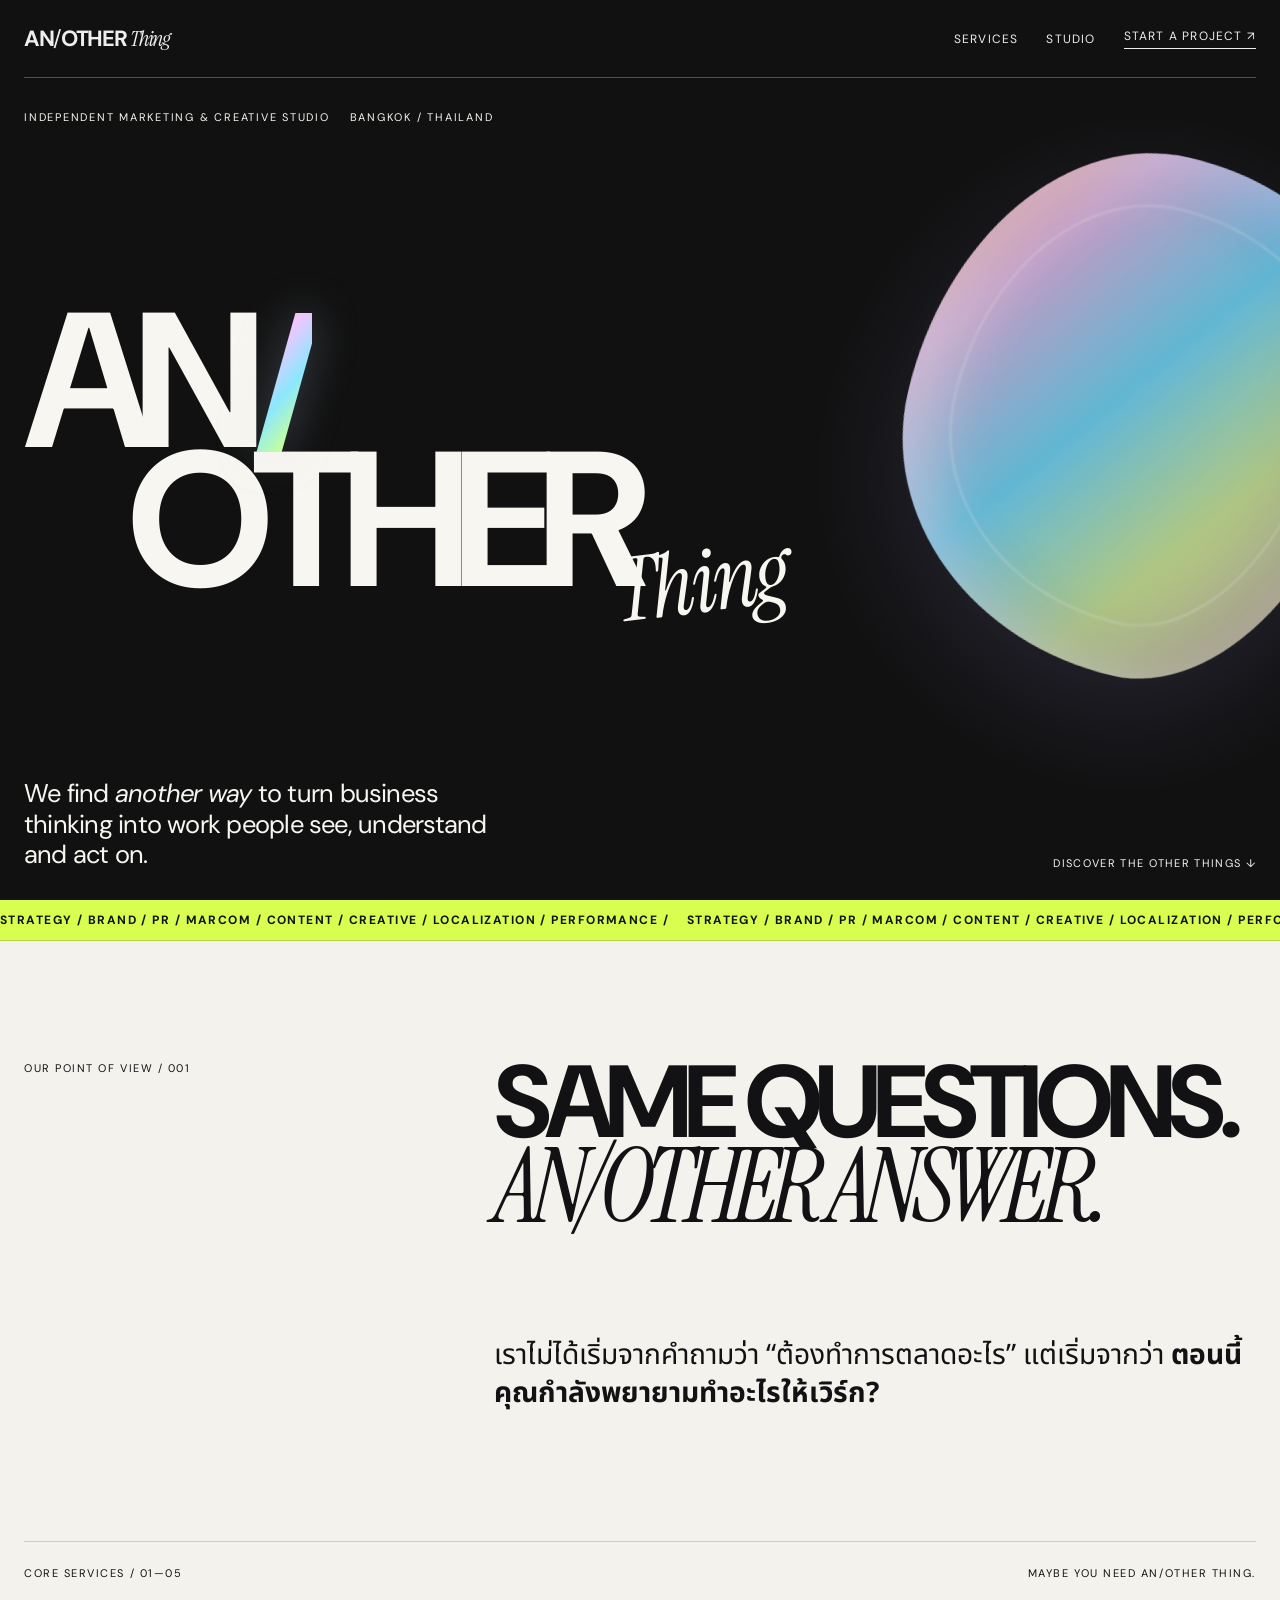
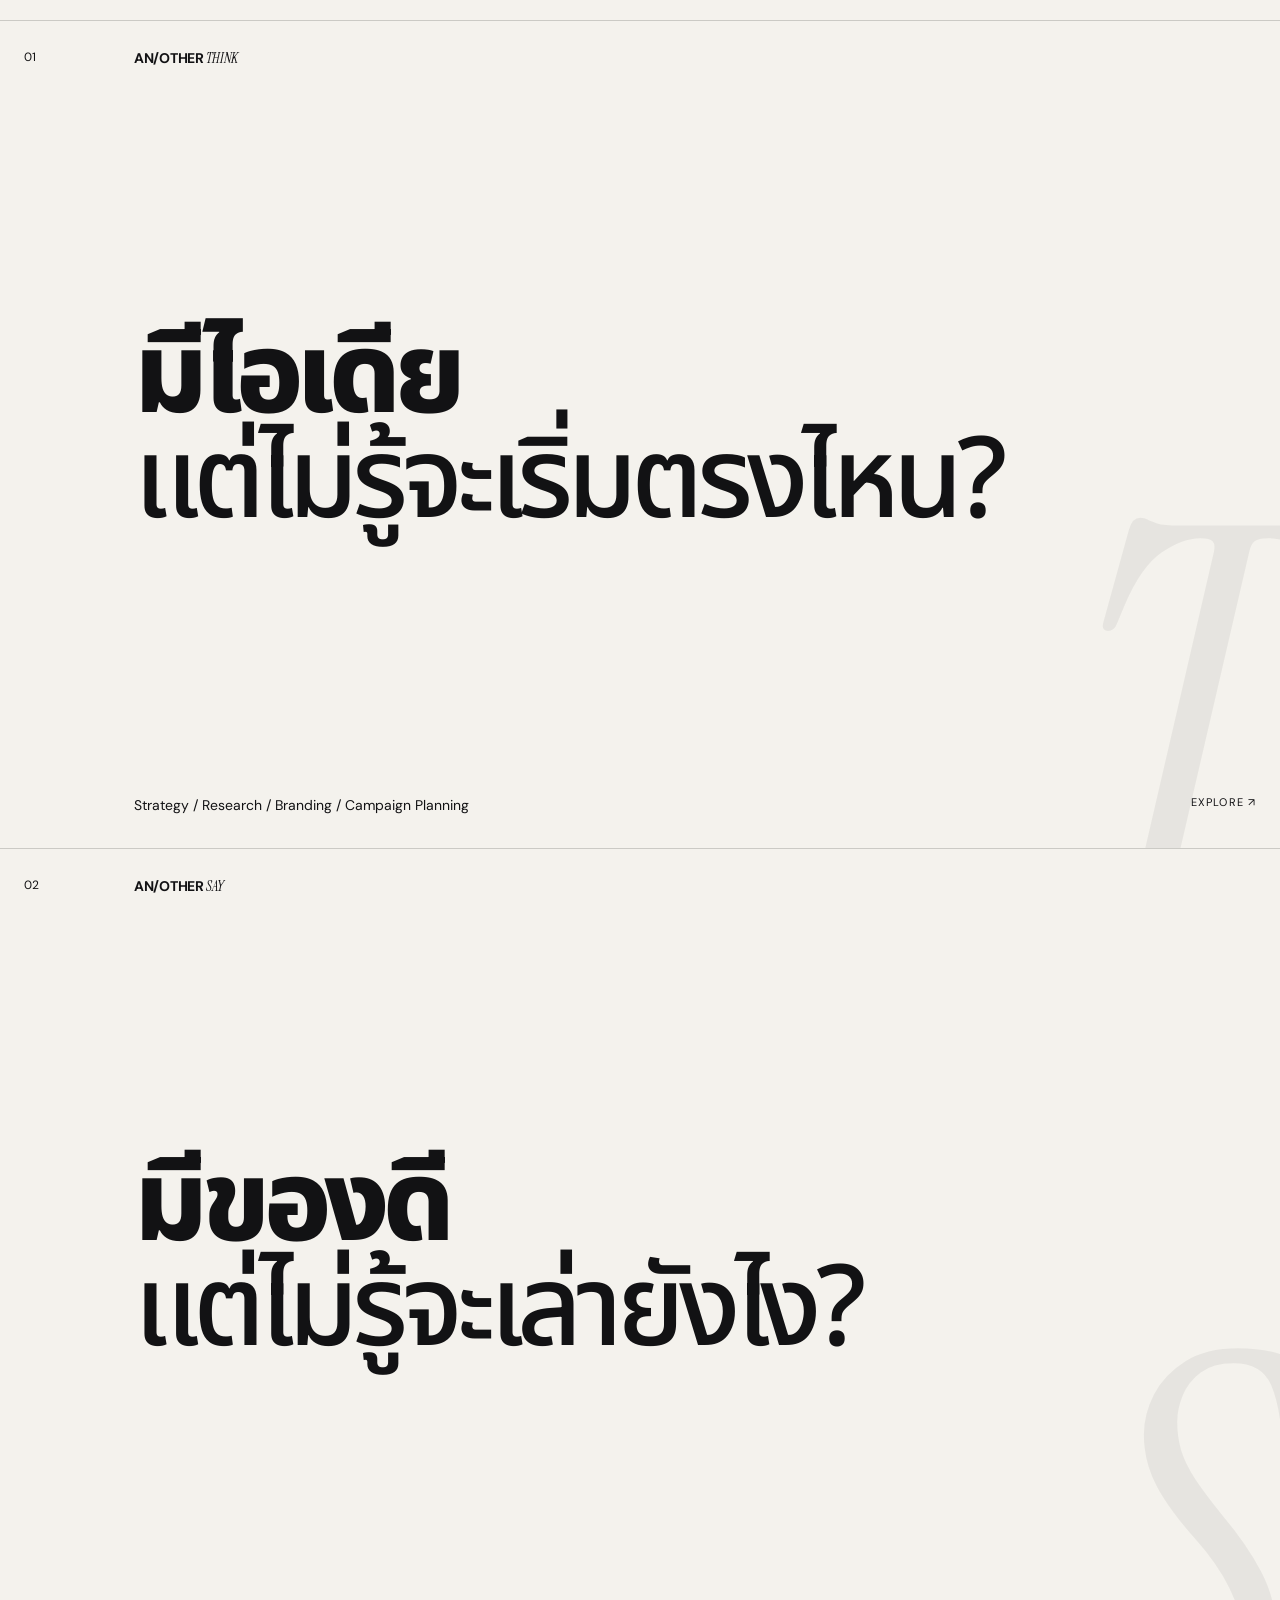
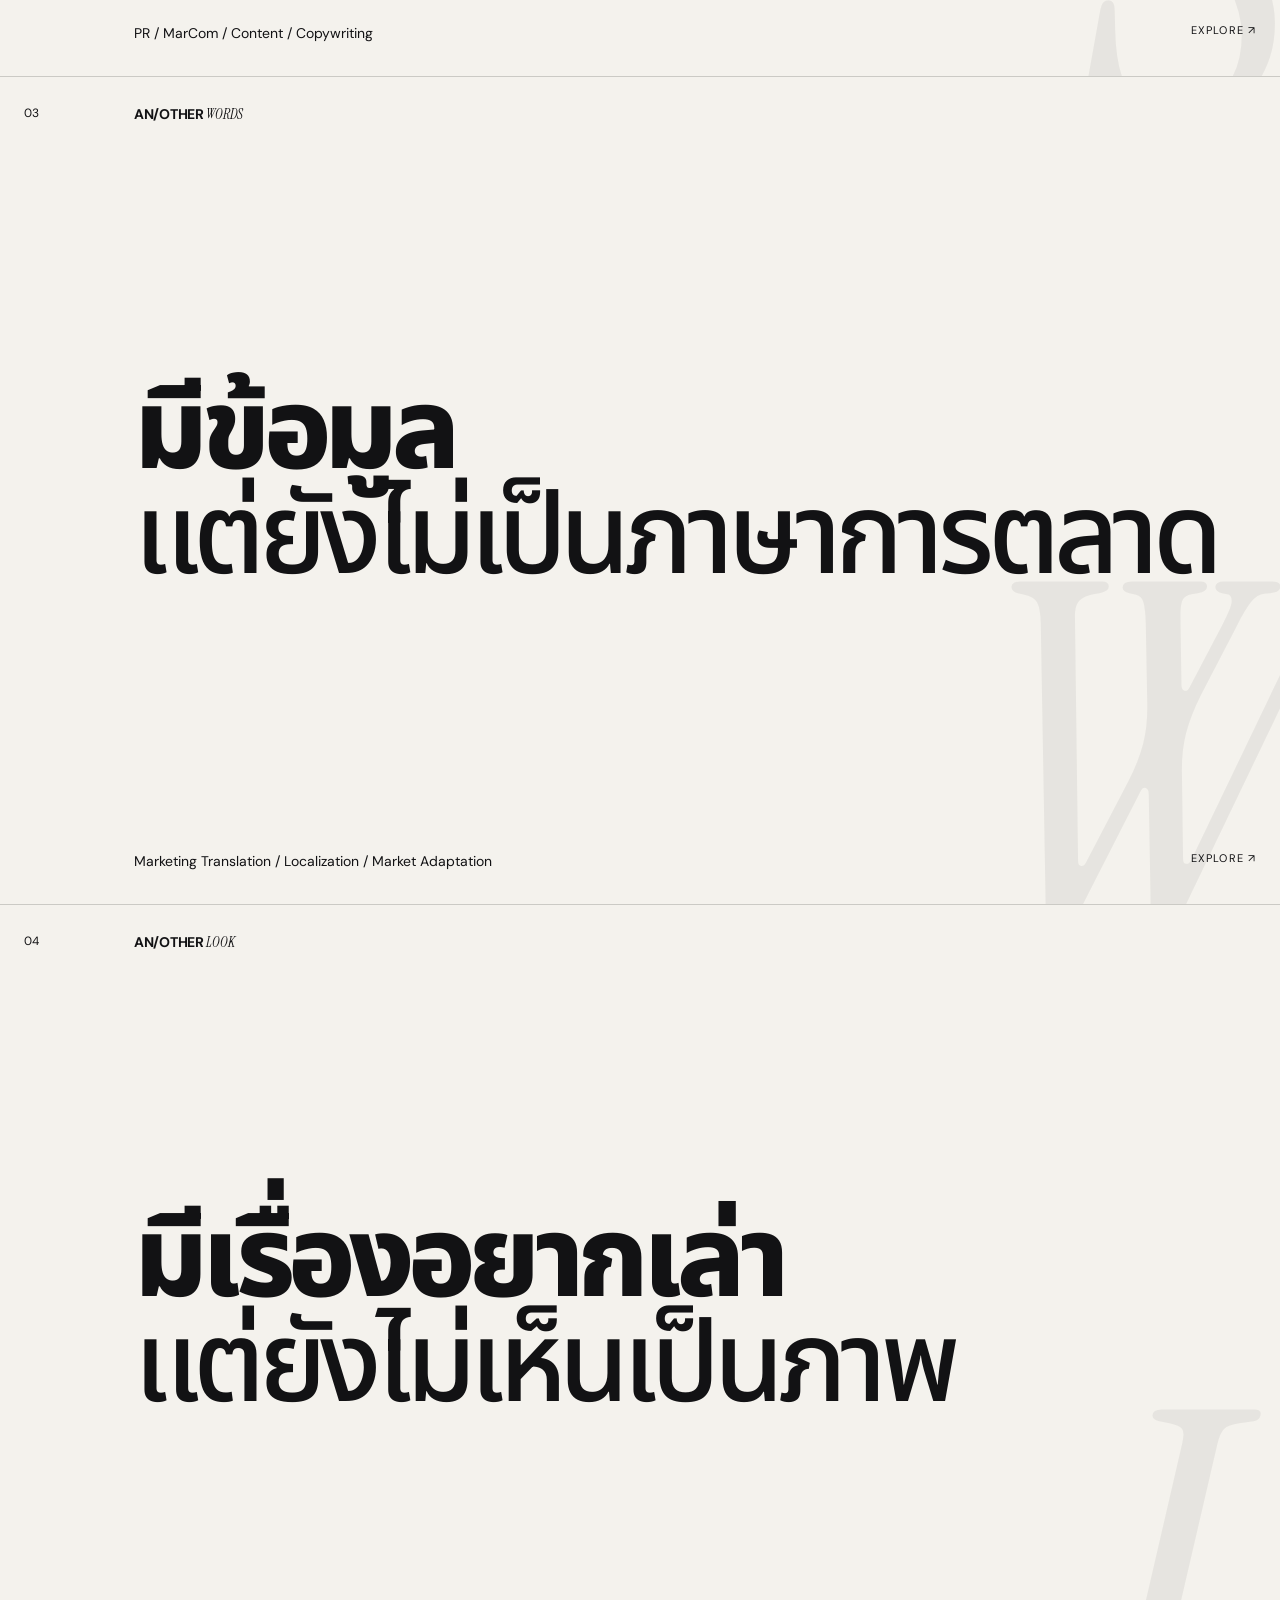
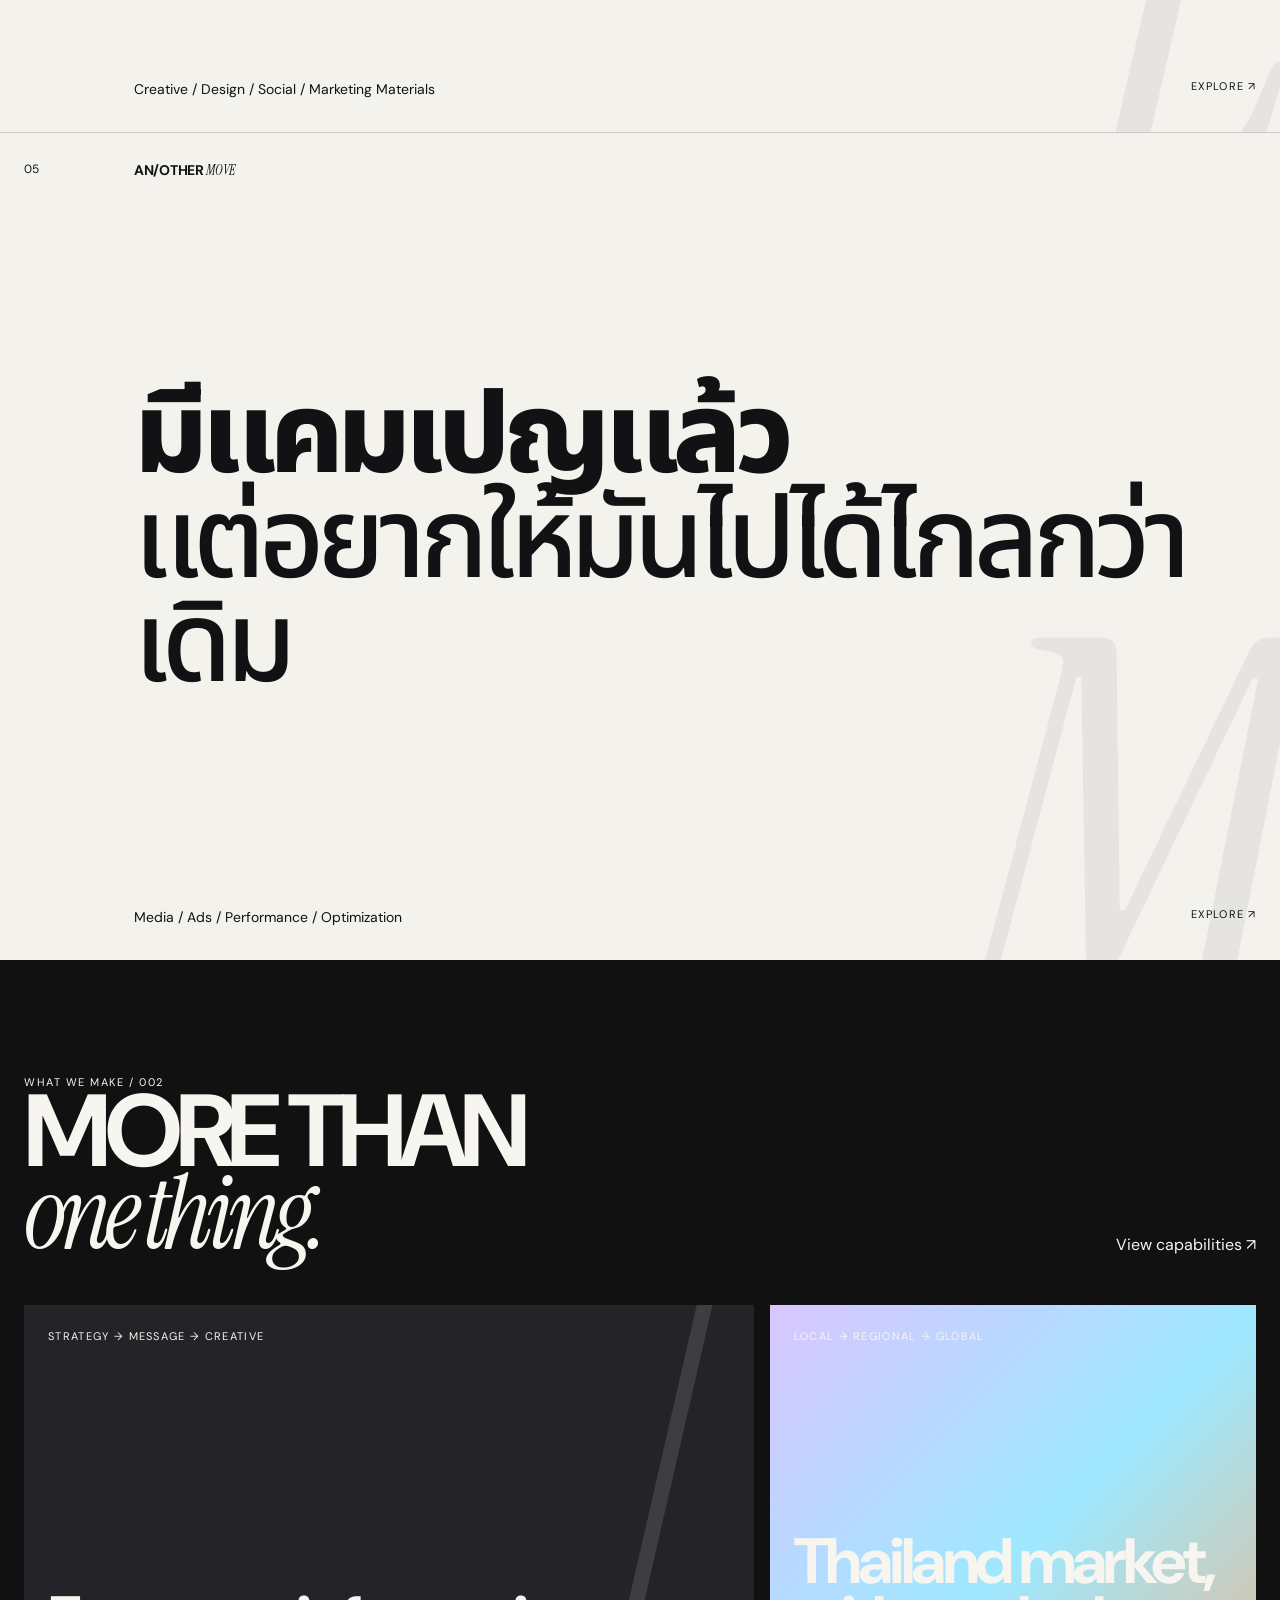
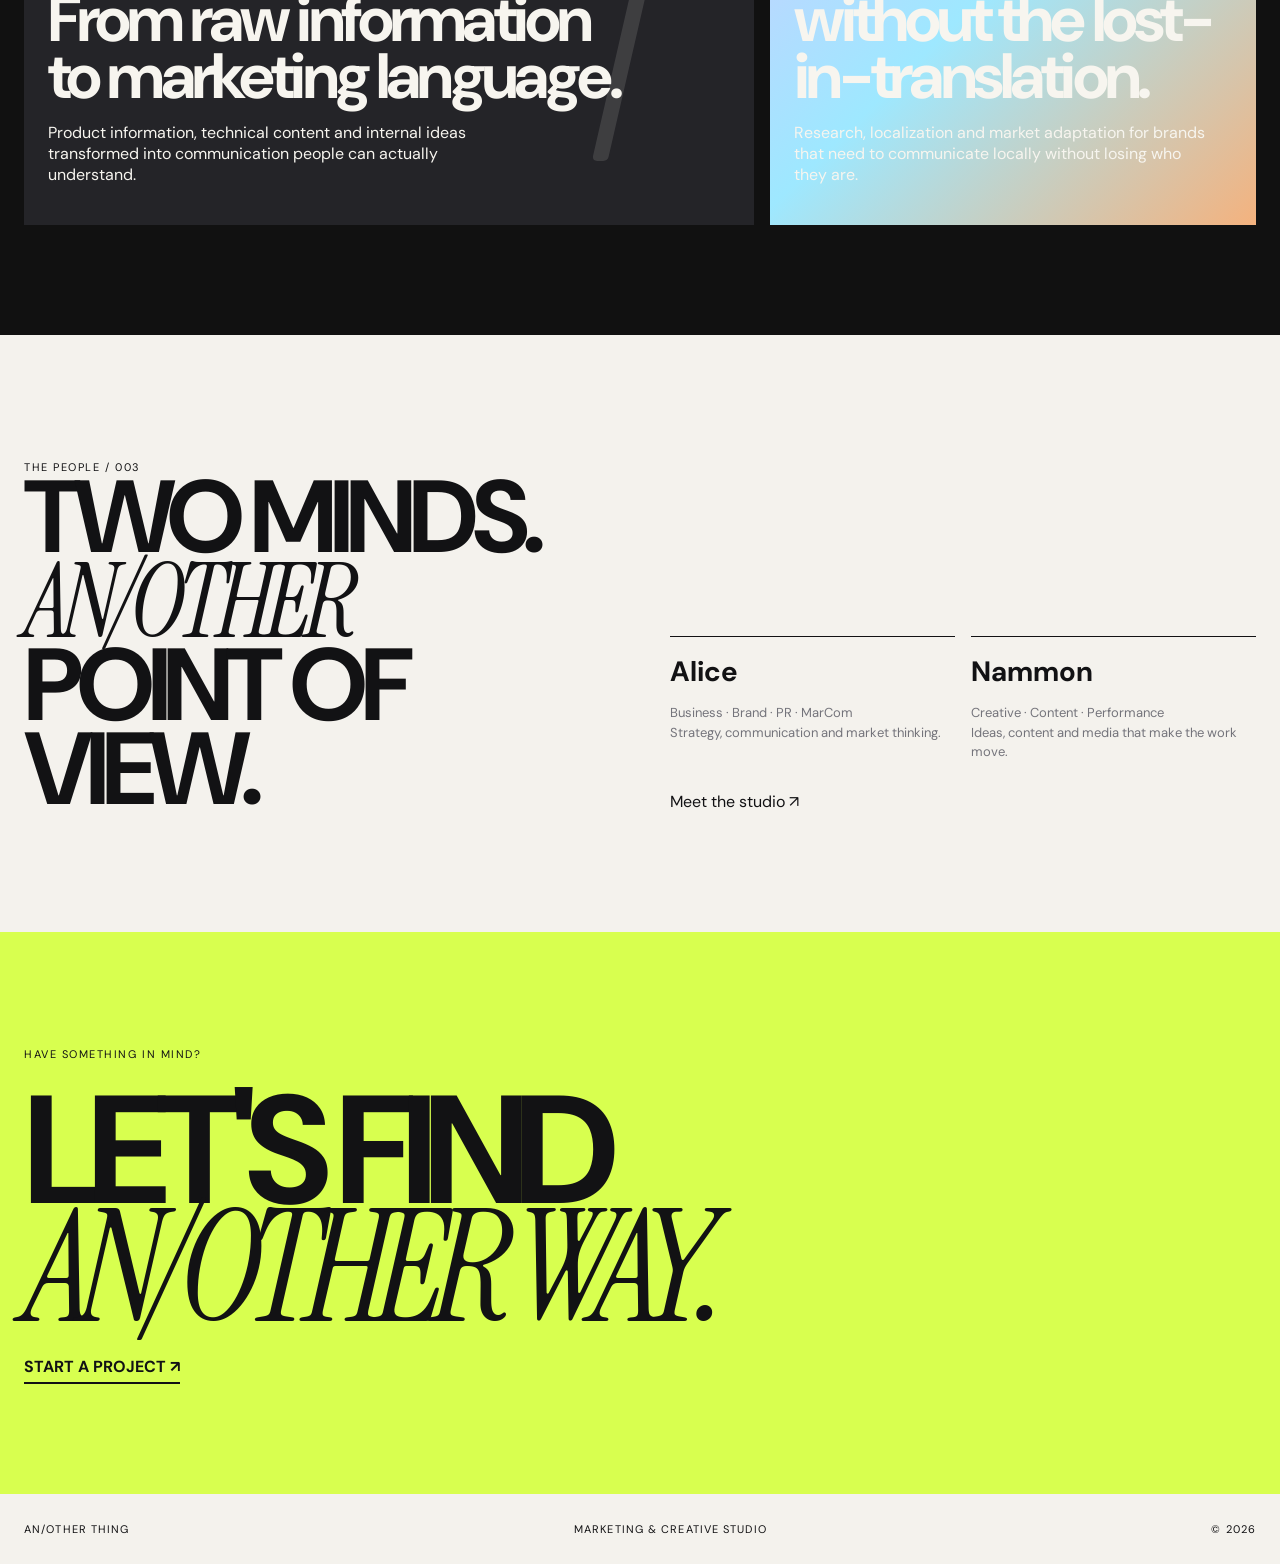
==== commit 589d2b99: "Add files via upload" ====
--- a/index.html
+++ b/index.html
@@ -1,15 +1,15 @@
-<!doctype html><html lang="th"><head><meta charset="utf-8"><meta name="viewport" content="width=device-width,initial-scale=1"><title>AN/OTHER THING — Marketing & Creative Studio</title><link rel="stylesheet" href="styles.css"></head><body>
-<nav><div class="wrap nav"><a class="logo" href="index.html">AN<span>/</span>OTHER <i>Thing</i></a><div class="links"><a href="services.html">Services</a><a href="about.html">About</a><a class="nav-cta" href="contact.html">Start a project ↗</a></div></div></nav>
-<main>
-<section class="hero-v2"><div class="hero-meta">MARKETING & CREATIVE STUDIO <span>BANGKOK / THAILAND</span></div><div class="hero-type"><div>AN<span class="slashmark">/</span></div><div>OTHER</div><div class="script">Thing</div></div><div class="hero-bottom"><p>Strategy / Communication / Creative / Performance</p><a href="#services">Scroll to find AN/OTHER way ↓</a></div><div class="holo-disc"></div></section>
-<section class="manifesto"><div class="wrap"><p class="kicker">SAME QUESTIONS.</p><h2>DIFFERENT<br><span>ANSWERS.</span></h2><p class="manifesto-copy">เราไม่ได้เริ่มจากการถามว่า “ต้องทำการตลาดอะไร”<br>เราเริ่มจาก <strong>ตอนนี้คุณกำลังพยายามทำอะไรให้เวิร์ก?</strong></p></div></section>
-<section class="service-stage" id="services"><div class="wrap service-intro"><span>OUR CORE / 01—05</span><h2>Maybe you need<br><i>AN/OTHER THING.</i></h2></div>
-<a class="service-panel think" href="services.html#think"><div class="service-top"><span>01 / AN/OTHER THINK</span><span>EXPLORE ↗</span></div><div class="pain">มีไอเดีย<br><em>แต่ไม่รู้จะเริ่มตรงไหน?</em></div><div class="capability">Strategy · Research · Branding · Campaign Planning</div><div class="panel-slash">/</div></a>
-<a class="service-panel say" href="services.html#say"><div class="service-top"><span>02 / AN/OTHER SAY</span><span>EXPLORE ↗</span></div><div class="pain">มีของดี<br><em>แต่ไม่รู้จะเล่ายังไง?</em></div><div class="capability">PR · MarCom · Content · Copywriting</div><div class="panel-slash">/</div></a>
-<a class="service-panel words" href="services.html#words"><div class="service-top"><span>03 / AN/OTHER WORDS</span><span>EXPLORE ↗</span></div><div class="pain">มีข้อมูล<br><em>แต่ยังไม่เป็นภาษาการตลาด?</em></div><div class="capability">Marketing Translation · Localization · Market Adaptation</div><div class="panel-slash">/</div></a>
-<a class="service-panel look" href="services.html#look"><div class="service-top"><span>04 / AN/OTHER LOOK</span><span>EXPLORE ↗</span></div><div class="pain">มีเรื่องอยากเล่า<br><em>แต่ยังไม่เห็นเป็นภาพ?</em></div><div class="capability">Creative · Design · Social · Marketing Materials</div><div class="panel-slash">/</div></a>
-<a class="service-panel move" href="services.html#move"><div class="service-top"><span>05 / AN/OTHER MOVE</span><span>EXPLORE ↗</span></div><div class="pain">มีแคมเปญแล้ว<br><em>แต่อยากให้มันไปได้ไกลกว่าเดิม?</em></div><div class="capability">Media · Ads · Performance · Optimization</div><div class="panel-slash">/</div></a>
-</section>
-<section class="people-tease"><div class="wrap"><div class="people-label">TWO MINDS / ONE STUDIO</div><div class="people-grid"><h2>Business thinking<br>meets <i>creative instinct.</i></h2><div><p><b>Alice</b><br>Business · Brand · PR · MarCom</p><p><b>Nammon</b><br>Creative · Content · Performance</p><a href="about.html">Meet the people behind AN/OTHER →</a></div></div></div></section>
-<section class="final-cta"><div class="wrap"><span>HAVE SOMETHING IN MIND?</span><h2>LET'S FIND<br><i>AN/OTHER WAY.</i></h2><a href="contact.html">START A PROJECT ↗</a></div></section>
-</main><footer><div class="wrap foot"><span>AN/OTHER THING</span><span>Marketing & Creative Studio</span><span>© <span data-year></span></span></div></footer><script src="common.js"></script></body></html>
+<!doctype html><html lang="th"><head><meta charset="utf-8"><meta name="viewport" content="width=device-width,initial-scale=1"><title>AN/OTHER THING — Marketing & Creative Studio</title><meta name="description" content="AN/OTHER THING — Independent Marketing & Creative Studio in Thailand."><link rel="icon" href="favicon.svg" type="image/svg+xml"><link rel="icon" href="favicon.ico"><link rel="apple-touch-icon" href="apple-touch-icon.png"><link rel="stylesheet" href="styles.css"></head><body>
+<nav><div class="wrap nav"><a class="logo" href="index.html">AN<span>/</span>OTHER <i>Thing</i></a><div class="links"><a href="services.html">Services</a><a href="about.html">Studio</a><a class="nav-cta" href="contact.html">Start a project ↗</a></div></div></nav>
+<main><section class="hero-v3"><div class="holo-sheet"></div><div class="hero-grid"><div class="eyebrow"><span>Independent Marketing & Creative Studio</span><span>Bangkok / Thailand</span></div><div class="hero-title">AN<span class="slash">/</span><span class="other">OTHER</span><span class="thing">Thing</span></div><div class="hero-copy">We find <i>another way</i> to turn business thinking into work people see, understand and act on.</div><a class="hero-scroll" href="#services">Discover the other things ↓</a></div></section>
+<div class="ticker"><div class="ticker-track">STRATEGY / BRAND / PR / MARCOM / CONTENT / CREATIVE / LOCALIZATION / PERFORMANCE / &nbsp;&nbsp; STRATEGY / BRAND / PR / MARCOM / CONTENT / CREATIVE / LOCALIZATION / PERFORMANCE / &nbsp;&nbsp;</div></div>
+<section class="intro"><div class="wrap intro-grid"><div class="section-label">OUR POINT OF VIEW / 001</div><h2>SAME QUESTIONS.<br><i>AN/OTHER ANSWER.</i></h2><p class="intro-copy">เราไม่ได้เริ่มจากคำถามว่า “ต้องทำการตลาดอะไร” แต่เริ่มจากว่า <strong>ตอนนี้คุณกำลังพยายามทำอะไรให้เวิร์ก?</strong></p></div></section>
+<section id="services"><div class="wrap services-head"><span>CORE SERVICES / 01—05</span><span>Maybe you need AN/OTHER THING.</span></div>
+<a class="service-panel" href="services.html#think"><span class="service-num">01</span><span class="service-name">AN/OTHER <i>THINK</i></span><div class="pain">มีไอเดีย<br><span class="soft">แต่ไม่รู้จะเริ่มตรงไหน?</span></div><div class="capability">Strategy / Research / Branding / Campaign Planning</div><span class="explore">Explore ↗</span><span class="ghost">T</span></a>
+<a class="service-panel" href="services.html#say"><span class="service-num">02</span><span class="service-name">AN/OTHER <i>SAY</i></span><div class="pain">มีของดี<br><span class="soft">แต่ไม่รู้จะเล่ายังไง?</span></div><div class="capability">PR / MarCom / Content / Copywriting</div><span class="explore">Explore ↗</span><span class="ghost">S</span></a>
+<a class="service-panel" href="services.html#words"><span class="service-num">03</span><span class="service-name">AN/OTHER <i>WORDS</i></span><div class="pain">มีข้อมูล<br><span class="soft">แต่ยังไม่เป็นภาษาการตลาด</span></div><div class="capability">Marketing Translation / Localization / Market Adaptation</div><span class="explore">Explore ↗</span><span class="ghost">W</span></a>
+<a class="service-panel" href="services.html#look"><span class="service-num">04</span><span class="service-name">AN/OTHER <i>LOOK</i></span><div class="pain">มีเรื่องอยากเล่า<br><span class="soft">แต่ยังไม่เห็นเป็นภาพ</span></div><div class="capability">Creative / Design / Social / Marketing Materials</div><span class="explore">Explore ↗</span><span class="ghost">L</span></a>
+<a class="service-panel" href="services.html#move"><span class="service-num">05</span><span class="service-name">AN/OTHER <i>MOVE</i></span><div class="pain">มีแคมเปญแล้ว<br><span class="soft">แต่อยากให้มันไปได้ไกลกว่าเดิม</span></div><div class="capability">Media / Ads / Performance / Optimization</div><span class="explore">Explore ↗</span><span class="ghost">M</span></a></section>
+<section class="work"><div class="wrap"><div class="work-head"><div><span class="section-label">WHAT WE MAKE / 002</span><h2>MORE THAN<br><i>one thing.</i></h2></div><a href="services.html">View capabilities ↗</a></div><div class="work-grid"><div class="work-card note"><span class="tag">STRATEGY → MESSAGE → CREATIVE</span><div><h3>From raw information<br>to marketing language.</h3><p>Product information, technical content and internal ideas transformed into communication people can actually understand.</p></div></div><div class="work-card"><span class="tag">LOCAL → REGIONAL → GLOBAL</span><div><h3>Thailand market,<br>without the lost-in-translation.</h3><p>Research, localization and market adaptation for brands that need to communicate locally without losing who they are.</p></div></div></div></div></section>
+<section class="people"><div class="wrap people-grid"><div><span class="section-label">THE PEOPLE / 003</span><h2>TWO MINDS.<br><i>AN/OTHER</i><br>POINT OF VIEW.</h2></div><div class="founders"><div class="founder"><b>Alice</b><p>Business · Brand · PR · MarCom<br>Strategy, communication and market thinking.</p></div><div class="founder"><b>Nammon</b><p>Creative · Content · Performance<br>Ideas, content and media that make the work move.</p></div><a href="about.html">Meet the studio ↗</a></div></div></section>
+<section class="final-cta"><div class="wrap"><span class="section-label">HAVE SOMETHING IN MIND?</span><h2>LET'S FIND<br><i>AN/OTHER WAY.</i></h2><a href="contact.html">START A PROJECT ↗</a></div></section></main>
+<footer><div class="wrap foot"><span>AN/OTHER THING</span><span>Marketing & Creative Studio</span><span>© <span data-year></span></span></div></footer><script src="common.js"></script></body></html>
--- a/styles.css
+++ b/styles.css
@@ -1,3 +1,13 @@
-:root{--ink:#101010;--paper:#f2f1ed;--line:#bdbbb5;--acid:#d8ff5f;--lav:#c8b6ff;--ice:#b8e8ff;--peach:#ffb38e}*{box-sizing:border-box}html{scroll-behavior:smooth}body{margin:0;background:var(--paper);color:var(--ink);font-family:Arial,'Helvetica Neue',sans-serif}.wrap{width:min(1280px,calc(100% - 56px));margin:auto}a{color:inherit}nav{position:fixed;top:0;left:0;right:0;z-index:50;mix-blend-mode:difference;color:#fff}.nav{height:76px;display:flex;align-items:center;justify-content:space-between}.logo{text-decoration:none;font-weight:900;font-size:24px;letter-spacing:-.07em}.logo span{font-weight:300}.logo i{font-family:Georgia,serif;font-weight:400}.links{display:flex;gap:28px;align-items:center}.links a{font-size:11px;letter-spacing:.13em;text-transform:uppercase;text-decoration:none}.nav-cta{border-bottom:1px solid currentColor;padding-bottom:4px}.hero-v2{height:100svh;min-height:720px;background:#111;color:#f6f5f1;position:relative;overflow:hidden;padding:110px 4vw 35px;display:flex;flex-direction:column;justify-content:space-between}.hero-meta,.hero-bottom{display:flex;justify-content:space-between;gap:20px;font-size:11px;letter-spacing:.14em;text-transform:uppercase;position:relative;z-index:3}.hero-bottom a{text-decoration:none}.hero-type{font-size:clamp(100px,19vw,310px);font-weight:900;letter-spacing:-.105em;line-height:.63;position:relative;z-index:2;width:max-content}.hero-type .slashmark{font-weight:200;background:linear-gradient(135deg,#ff9a72,#e5c6ff,#8de8ff,#dfff86);-webkit-background-clip:text;color:transparent}.hero-type .script{font-family:Georgia,serif;font-style:italic;font-weight:400;font-size:.39em;letter-spacing:-.06em;margin-left:48%;transform:rotate(-7deg);line-height:1.2}.holo-disc{position:absolute;width:min(46vw,680px);aspect-ratio:1;border-radius:50%;right:-8vw;top:16vh;background:conic-gradient(from 40deg,#fff8,#a9dcffcc,#d4b2ffdd,#ffb790cc,#f4ffb8cc,#fff8,#9de9ffcc);filter:saturate(1.1);box-shadow:inset 0 0 80px #fff8,0 0 100px #b8dfff44;opacity:.82}.holo-disc:after{content:"";position:absolute;inset:8%;border-radius:50%;background:radial-gradient(circle at 30% 25%,#fff,transparent 22%),linear-gradient(130deg,transparent 25%,#fff9 44%,transparent 58%);filter:blur(4px)}.manifesto{padding:150px 0 170px}.kicker{font-size:12px;letter-spacing:.16em}.manifesto h2{font-size:clamp(76px,14vw,200px);line-height:.72;letter-spacing:-.09em;margin:45px 0 80px;font-weight:900}.manifesto h2 span{font-family:Georgia,serif;font-style:italic;font-weight:400;margin-left:12vw}.manifesto-copy{font-size:clamp(22px,3vw,42px);line-height:1.35;max-width:900px;margin-left:auto}.service-stage{background:#111;color:#f5f4ef}.service-intro{padding:130px 0 100px}.service-intro>span,.people-label,.final-cta span{font-size:11px;letter-spacing:.18em}.service-intro h2{font-size:clamp(58px,9vw,130px);line-height:.85;letter-spacing:-.075em;margin:30px 0 0}.service-intro h2 i{font-family:Georgia,serif;font-weight:400}.service-panel{min-height:88svh;padding:42px max(4vw,calc((100vw - 1280px)/2));display:flex;flex-direction:column;justify-content:space-between;position:relative;overflow:hidden;text-decoration:none;border-top:1px solid #ffffff33;transition:filter .3s}.service-panel:hover{filter:brightness(1.06)}.service-top{display:flex;justify-content:space-between;font-size:11px;letter-spacing:.14em;text-transform:uppercase;position:relative;z-index:2}.pain{font-size:clamp(54px,8.6vw,138px);line-height:.9;letter-spacing:-.075em;font-weight:800;max-width:1180px;position:relative;z-index:2}.pain em{font-family:Georgia,serif;font-weight:400}.capability{font-size:clamp(15px,1.5vw,22px);letter-spacing:.03em;position:relative;z-index:2}.panel-slash{position:absolute;right:5vw;top:7%;font-size:70vh;line-height:1;font-weight:100;opacity:.16;transform:rotate(8deg);font-family:Arial}.think{background:linear-gradient(125deg,#111 50%,#222)}.say{background:#d8ff5f;color:#111}.words{background:linear-gradient(120deg,#d8ccff,#aeeaff 52%,#ffc0a6);color:#111}.look{background:#eeeae4;color:#111}.move{background:#241d2b}.people-tease{padding:150px 0;background:var(--paper)}.people-grid{display:grid;grid-template-columns:1.4fr .6fr;gap:80px;margin-top:40px}.people-grid h2{font-size:clamp(58px,8vw,110px);line-height:.88;letter-spacing:-.07em;margin:0}.people-grid h2 i{font-family:Georgia,serif;font-weight:400}.people-grid p{font-size:18px;line-height:1.55;margin:0 0 30px}.people-grid a{text-transform:uppercase;font-size:11px;letter-spacing:.12em}.final-cta{background:#111;color:white;padding:150px 0}.final-cta h2{font-size:clamp(70px,12vw,170px);line-height:.76;letter-spacing:-.09em;margin:45px 0 80px}.final-cta h2 i{font-family:Georgia,serif;font-weight:400}.final-cta a{font-size:14px;letter-spacing:.14em;text-decoration:none;border-bottom:1px solid;padding-bottom:8px}footer{background:#111;color:white;border-top:1px solid #ffffff33;padding:35px 0 50px}.foot{display:flex;justify-content:space-between;font-size:10px;letter-spacing:.14em;text-transform:uppercase}
-/* shared inner pages */.pagehead{padding:150px 0 80px}.pagehead h1{font-family:Georgia,serif;font-size:clamp(58px,9vw,120px);font-weight:400;letter-spacing:-.06em;margin:20px 0}.eyebrow{font-size:11px;letter-spacing:.18em;text-transform:uppercase}.section{padding:100px 0;border-top:1px solid var(--line)}.section h2{font-family:Georgia,serif;font-weight:400;font-size:clamp(42px,6vw,78px);letter-spacing:-.05em;margin:0 0 55px}.detail{display:grid;grid-template-columns:1fr 2fr;gap:50px;padding:65px 0;border-top:1px solid var(--ink)}.detail h2{font-size:42px;margin:0}.detail h3{font-size:22px;margin-top:0}.cols,.two,.team{display:grid;grid-template-columns:1fr 1fr;gap:40px}.list{padding:0;list-style:none}.list li{padding:10px 0;border-bottom:1px solid var(--line)}.btn{display:inline-block;background:var(--ink);color:#fff!important;padding:13px 18px;text-decoration:none;text-transform:uppercase;font-size:11px;letter-spacing:.1em}.textlink{font-size:11px;text-transform:uppercase;letter-spacing:.12em}form{display:grid;gap:16px;max-width:780px}input,textarea,select{width:100%;padding:16px;border:1px solid var(--line);background:transparent;font:inherit}textarea{min-height:160px}button{border:0;cursor:pointer}.note{font-size:13px;color:#666}
-@media(max-width:760px){.wrap{width:min(100% - 30px,1280px)}.links a:not(.nav-cta){display:none}.hero-v2{min-height:680px;padding:100px 20px 25px}.hero-meta span{display:none}.hero-type{font-size:clamp(82px,30vw,150px);line-height:.68}.hero-type .script{margin-left:35%;font-size:.48em}.holo-disc{width:78vw;right:-32vw;top:24vh}.hero-bottom{flex-direction:column}.manifesto{padding:100px 0}.manifesto h2{font-size:23vw;margin:35px 0 55px}.manifesto h2 span{margin-left:0}.manifesto-copy{font-size:24px}.service-intro{padding:95px 0 70px}.service-panel{min-height:75svh;padding:28px 20px}.pain{font-size:15vw}.capability{max-width:85%}.panel-slash{font-size:55vh;right:-5vw}.people-grid{grid-template-columns:1fr;gap:55px}.people-tease,.final-cta{padding:100px 0}.foot{flex-direction:column;gap:12px}.detail,.cols,.two,.team{grid-template-columns:1fr}}
+@import url('https://fonts.googleapis.com/css2?family=DM+Sans:wght@400;500;600;700&family=Instrument+Serif:ital@0;1&family=Noto+Sans+Thai:wght@400;500;600;700;800;900&display=swap');
+:root{--ink:#121214;--paper:#f4f2ed;--acid:#d8ff4f;--line:rgba(18,18,20,.18);--muted:#74747b;--thai:'Noto Sans Thai',sans-serif;--sans:'DM Sans',Arial,sans-serif;--serif:'Instrument Serif',Georgia,serif}
+*{box-sizing:border-box}html{scroll-behavior:smooth}body{margin:0;background:var(--paper);color:var(--ink);font-family:var(--sans);overflow-x:hidden}a{color:inherit;text-decoration:none}.wrap{width:min(1440px,calc(100% - 48px));margin:auto}
+nav{position:fixed;z-index:50;top:0;width:100%;mix-blend-mode:difference;color:#fff}.nav{height:78px;display:flex;align-items:center;justify-content:space-between;border-bottom:1px solid rgba(255,255,255,.3)}.logo{font-weight:700;letter-spacing:-.06em;font-size:22px}.logo span{font-weight:400}.logo i{font-family:var(--serif);font-weight:400}.links{display:flex;gap:28px;align-items:center;font-size:12px;text-transform:uppercase;letter-spacing:.1em}.nav-cta{border-bottom:1px solid currentColor;padding-bottom:4px}
+.hero-v3{min-height:100svh;background:#111;color:#f8f6f0;position:relative;padding:110px 24px 30px;overflow:hidden}.hero-grid{height:calc(100svh - 140px);display:grid;grid-template-columns:1.2fr .8fr;grid-template-rows:auto 1fr auto;position:relative;z-index:2}.eyebrow{font-size:11px;letter-spacing:.16em;text-transform:uppercase;display:flex;gap:20px}.hero-title{grid-column:1/3;align-self:center;font-size:clamp(88px,15vw,245px);font-weight:700;line-height:.72;letter-spacing:-.09em}.hero-title .other{display:block;margin-left:8vw}.hero-title .thing{font-family:var(--serif);font-weight:400;font-style:italic;font-size:.46em;letter-spacing:-.04em;position:absolute;left:48%;top:58%;transform:rotate(-7deg);z-index:4}.hero-title .slash{display:inline-block;background:linear-gradient(130deg,#ff9b65,#f4c5ff 30%,#8ce7ff 58%,#c5ff9c 82%,#fff);-webkit-background-clip:text;color:transparent;filter:drop-shadow(0 0 22px rgba(190,220,255,.28))}.hero-copy{align-self:end;max-width:500px;font-size:clamp(18px,2vw,28px);line-height:1.18;letter-spacing:-.03em}.hero-scroll{align-self:end;justify-self:end;font-size:11px;letter-spacing:.12em;text-transform:uppercase}.holo-sheet{position:absolute;width:36vw;height:58vh;right:-7vw;top:17vh;transform:rotate(13deg);border-radius:48% 52% 43% 57%/56% 36% 64% 44%;background:linear-gradient(128deg,rgba(255,125,91,.9),rgba(243,202,255,.84) 23%,rgba(128,219,255,.9) 46%,rgba(228,255,176,.85) 69%,rgba(255,224,187,.85));filter:blur(.2px) saturate(1.15);box-shadow:inset 30px 10px 60px rgba(255,255,255,.45),inset -40px -20px 80px rgba(83,62,173,.22),0 40px 120px rgba(178,164,255,.14);opacity:.9}.holo-sheet:after{content:'';position:absolute;inset:10%;border-radius:inherit;border:1px solid rgba(255,255,255,.55);filter:blur(1px)}
+.ticker{overflow:hidden;border-bottom:1px solid var(--line);background:var(--acid);white-space:nowrap}.ticker-track{font-size:12px;font-weight:700;letter-spacing:.12em;padding:12px 0;animation:ticker 24s linear infinite}@keyframes ticker{to{transform:translateX(-50%)}}
+.intro{padding:120px 0 100px}.intro-grid{display:grid;grid-template-columns:.7fr 1.3fr;gap:60px}.section-label{font-size:11px;letter-spacing:.14em;text-transform:uppercase}.intro h2{margin:0;font-size:clamp(56px,8vw,128px);line-height:.82;letter-spacing:-.075em}.intro h2 i{font-family:var(--serif);font-weight:400}.intro-copy{grid-column:2;font-family:var(--thai);font-size:clamp(20px,2.2vw,34px);max-width:850px;line-height:1.35;margin-top:48px}
+.services-head{border-top:1px solid var(--line);padding:24px 0 40px;display:flex;justify-content:space-between;font-size:11px;letter-spacing:.14em;text-transform:uppercase}.service-panel{min-height:92svh;border-top:1px solid var(--line);display:grid;grid-template-columns:110px 1fr 260px;grid-template-rows:auto 1fr auto;padding:28px 24px 32px;position:relative;overflow:hidden;transition:background .35s,color .35s}.service-panel:hover{background:#111;color:#f8f6f0}.service-num{font-size:12px}.service-name{font-size:14px;font-weight:700;letter-spacing:-.02em}.service-name i{font-family:var(--serif);font-weight:400}.pain{grid-column:2/4;align-self:center;font-family:var(--thai);font-size:clamp(58px,8.8vw,145px);font-weight:800;line-height:.93;letter-spacing:-.055em;max-width:1240px;position:relative;z-index:2}.pain .soft{font-weight:500}.capability{grid-column:2;font-size:14px;line-height:1.5}.explore{grid-column:3;justify-self:end;font-size:11px;letter-spacing:.1em;text-transform:uppercase}.service-panel .ghost{position:absolute;right:-.04em;bottom:-.25em;font-size:clamp(250px,40vw,650px);font-family:var(--serif);font-style:italic;line-height:1;opacity:.055}.service-panel:hover .ghost{opacity:.12;background:linear-gradient(120deg,#ffad87,#e7c7ff,#83e9ff,#dcff8c);-webkit-background-clip:text;color:transparent}
+.work{background:#111;color:#f7f5ef;padding:110px 0}.work-head{display:flex;justify-content:space-between;align-items:end;margin-bottom:50px}.work h2{font-size:clamp(58px,8vw,120px);letter-spacing:-.07em;line-height:.8;margin:0}.work h2 i{font-family:var(--serif);font-weight:400}.work-grid{display:grid;grid-template-columns:1.2fr .8fr;gap:16px}.work-card{min-height:520px;padding:24px;display:flex;flex-direction:column;justify-content:space-between;position:relative;overflow:hidden;background:#242428}.work-card:nth-child(2){background:linear-gradient(135deg,#d9c6ff,#9ee8ff 50%,#f4b27e)}.work-card .tag{font-size:11px;letter-spacing:.12em}.work-card h3{font-size:clamp(42px,5vw,76px);letter-spacing:-.06em;line-height:.9;margin:0}.work-card p{max-width:420px}.work-card.note:before{content:'/';position:absolute;font-size:500px;right:5%;top:-20%;font-family:var(--serif);opacity:.12}
+.people{padding:120px 0}.people-grid{display:grid;grid-template-columns:1fr 1fr;gap:60px}.people h2{font-size:clamp(58px,8vw,120px);line-height:.82;letter-spacing:-.07em;margin:0}.people h2 i{font-family:var(--serif);font-weight:400}.founders{display:grid;grid-template-columns:1fr 1fr;gap:16px;align-self:end}.founder{border-top:1px solid var(--ink);padding-top:16px}.founder b{font-size:28px}.founder p{font-size:13px;line-height:1.5;color:var(--muted)}
+.final-cta{background:var(--acid);padding:110px 0}.final-cta h2{font-size:clamp(70px,12vw,190px);line-height:.76;letter-spacing:-.085em;margin:30px 0}.final-cta h2 i{font-family:var(--serif);font-weight:400}.final-cta a{display:inline-block;border-bottom:2px solid;padding-bottom:5px;font-weight:700}.foot{padding:28px 0;display:flex;justify-content:space-between;font-size:11px;text-transform:uppercase;letter-spacing:.1em}
+.page-hero{padding:160px 0 70px}.page-hero h1{font-size:clamp(70px,12vw,180px);line-height:.8;letter-spacing:-.08em;margin:20px 0}.page-hero h1 i{font-family:var(--serif);font-weight:400}.page-copy{font-family:var(--thai);font-size:24px;max-width:760px}.detail{border-top:1px solid var(--line);padding:70px 0}.detail-grid{display:grid;grid-template-columns:.55fr 1.45fr;gap:60px}.detail h2{font-size:clamp(42px,6vw,84px);margin:0;letter-spacing:-.06em}.detail .thai{font-family:var(--thai);font-size:clamp(34px,4vw,60px);font-weight:700;line-height:1.15;margin:0 0 30px}.pill-list{display:flex;flex-wrap:wrap;gap:8px}.pill-list span{border:1px solid var(--line);padding:9px 12px;border-radius:999px;font-size:12px}.about-copy{font-family:var(--thai);font-size:clamp(24px,3vw,44px);line-height:1.3}.contact-form{display:grid;gap:18px;max-width:900px}.contact-form label{font-size:11px;text-transform:uppercase;letter-spacing:.1em}.contact-form input,.contact-form textarea,.contact-form select{width:100%;border:0;border-bottom:1px solid var(--ink);background:transparent;padding:14px 0;font:inherit;font-family:var(--thai);font-size:18px;border-radius:0}.contact-form textarea{min-height:120px}.contact-form button{justify-self:start;background:#111;color:#fff;border:0;padding:16px 22px;font-weight:700;cursor:pointer}
+@media(max-width:800px){.wrap{width:min(100% - 28px,1440px)}.links a:not(.nav-cta){display:none}.hero-v3{padding-inline:14px}.hero-grid{grid-template-columns:1fr}.hero-title{grid-column:1;font-size:24vw}.hero-title .other{margin-left:0}.hero-title .thing{left:42%;top:60%;font-size:.6em}.holo-sheet{width:70vw;height:42vh;right:-24vw;top:23vh}.hero-copy{font-size:18px}.hero-scroll{display:none}.intro{padding:80px 0}.intro-grid,.people-grid,.detail-grid{grid-template-columns:1fr}.intro-copy{grid-column:1}.service-panel{min-height:78svh;grid-template-columns:54px 1fr;grid-template-rows:auto 1fr auto;padding-inline:14px}.service-name{grid-column:2}.pain{grid-column:1/3;font-size:clamp(48px,15vw,92px)}.capability{grid-column:1/3}.explore{display:none}.work-grid,.founders{grid-template-columns:1fr}.work-card{min-height:420px}.foot{gap:12px;flex-wrap:wrap}.page-hero{padding-top:130px}}
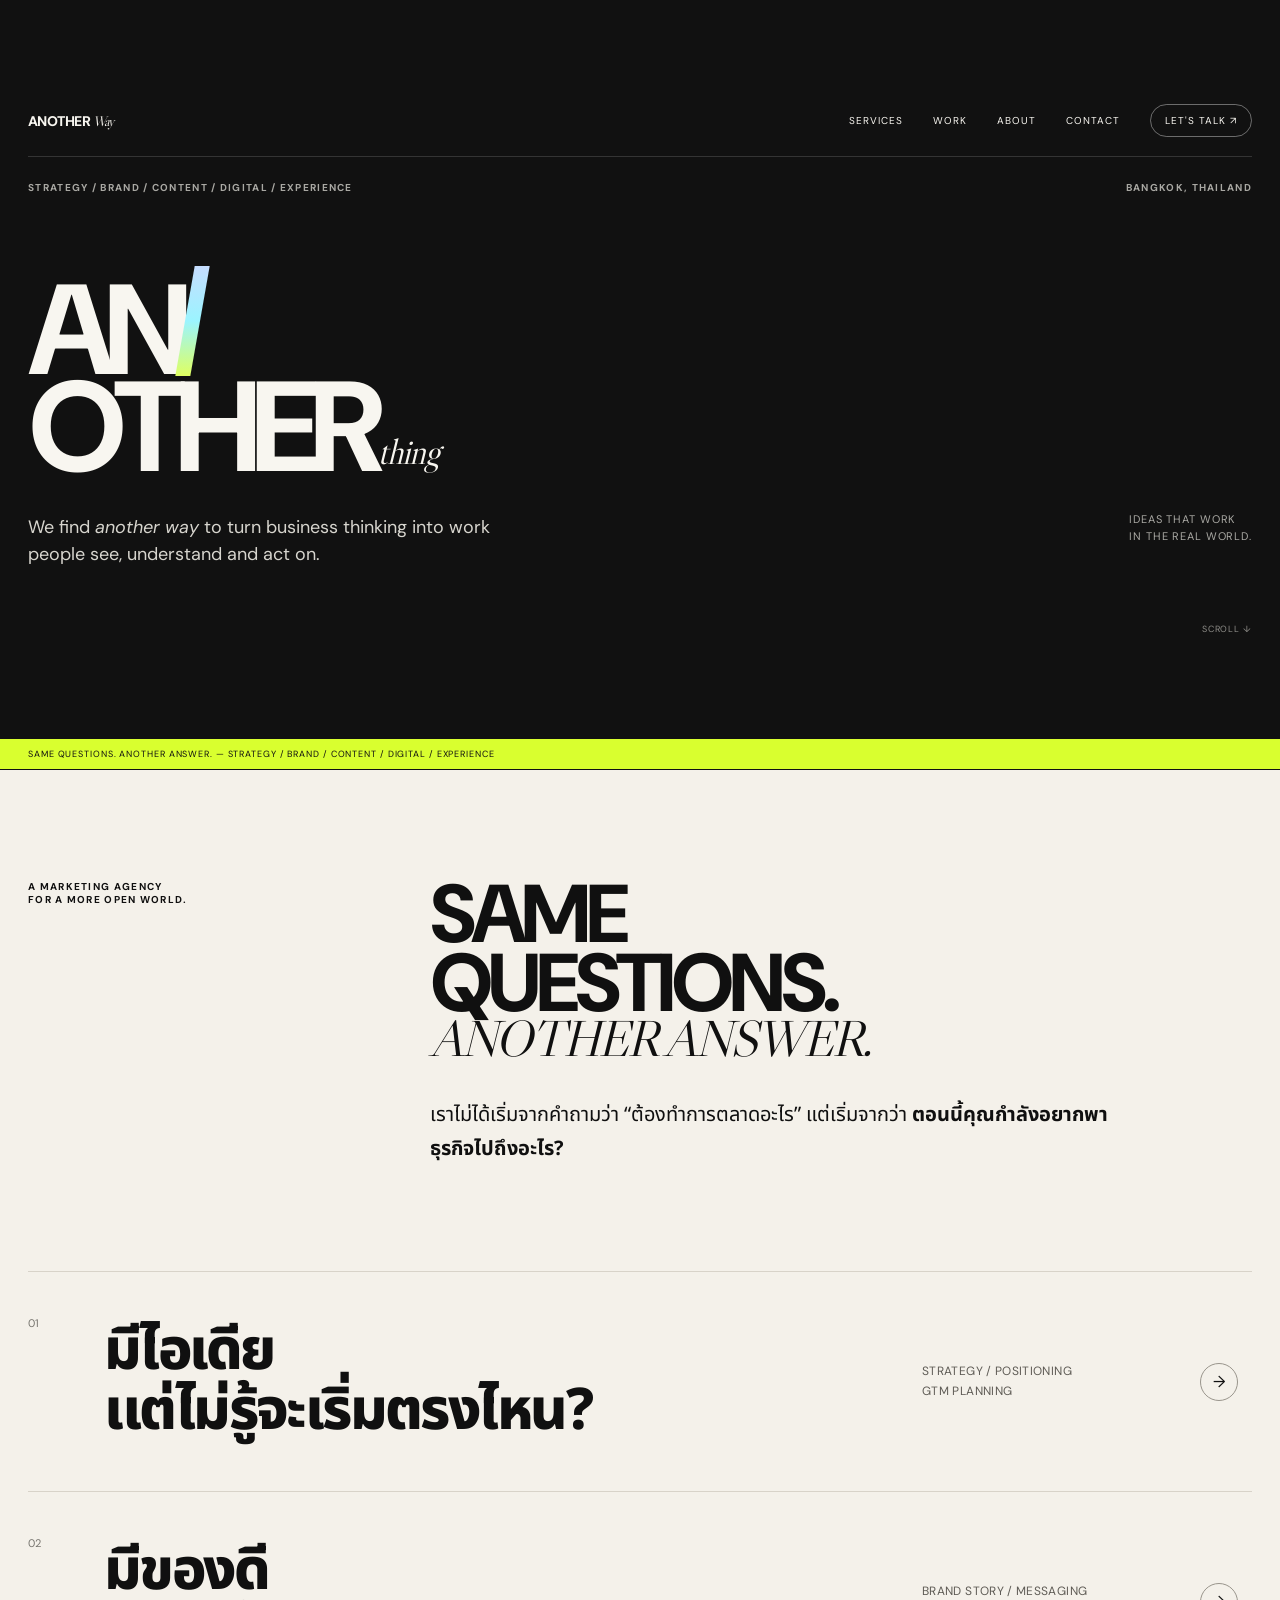
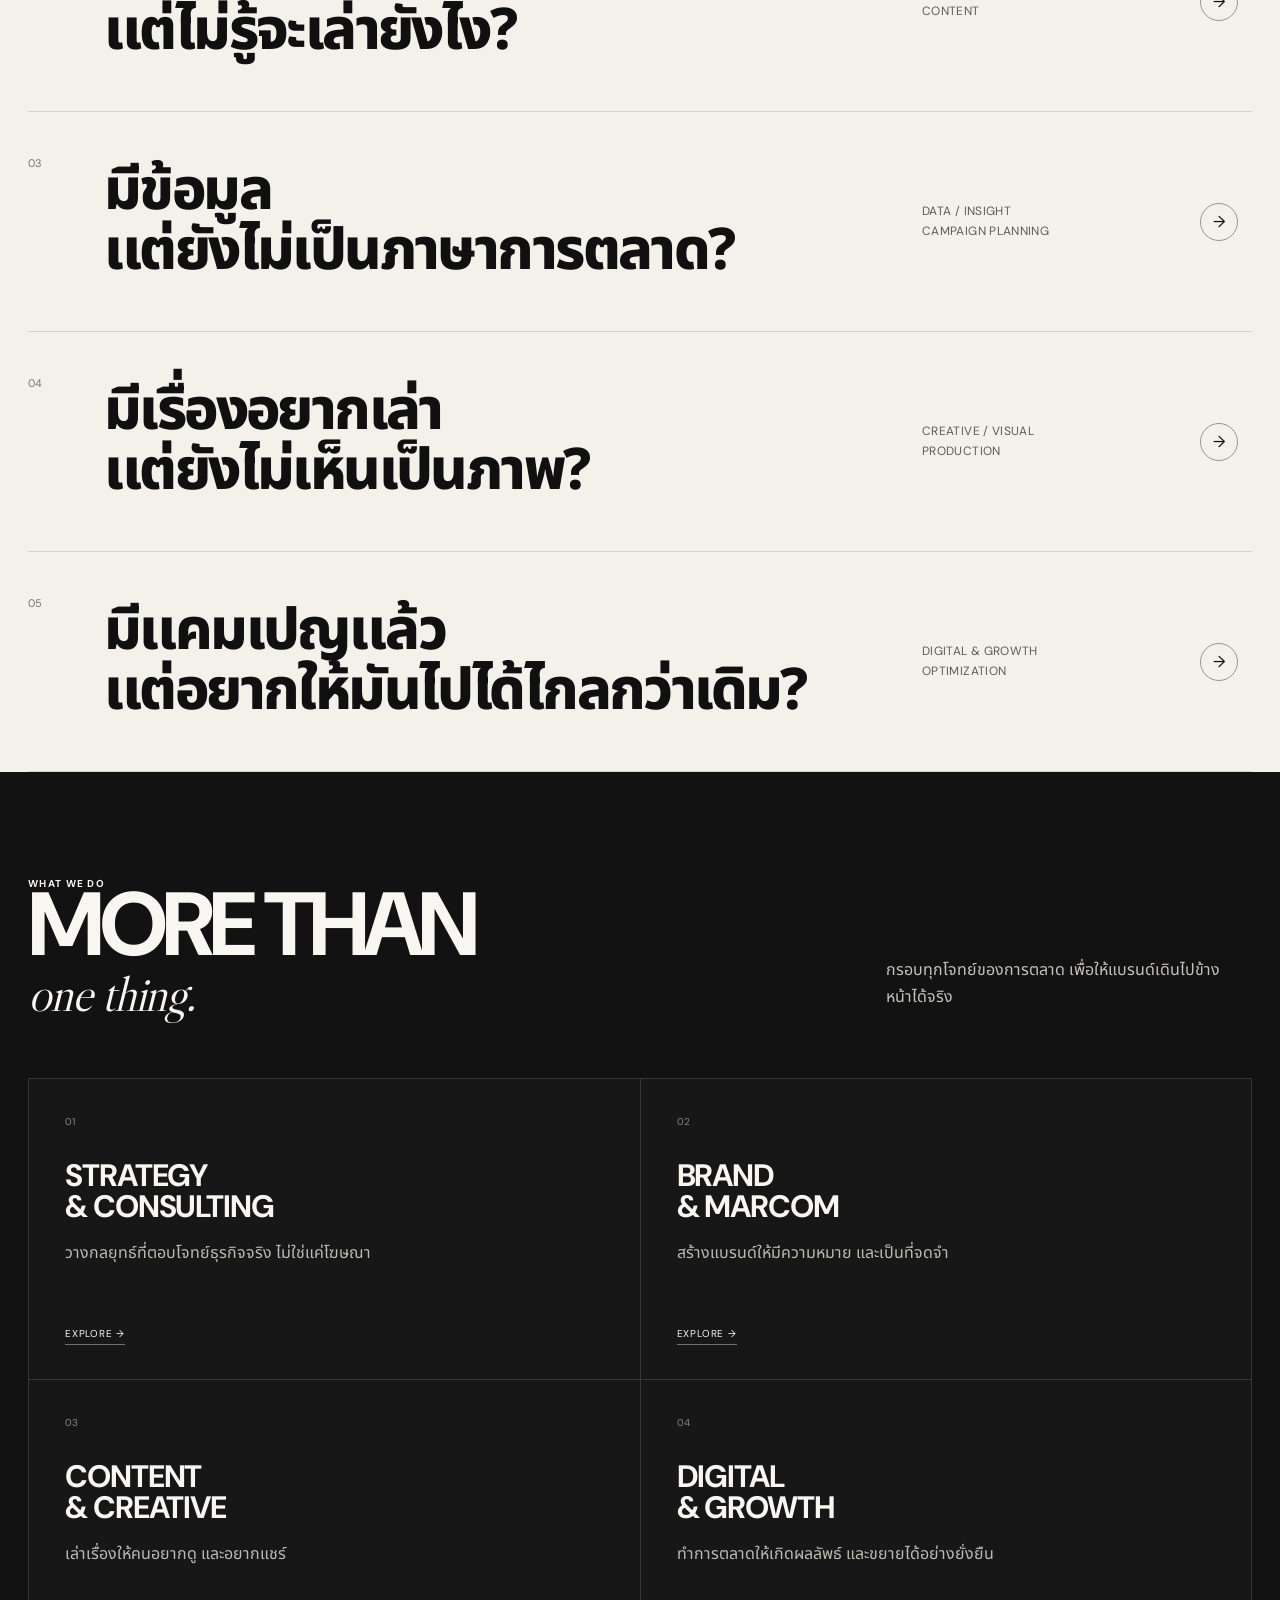
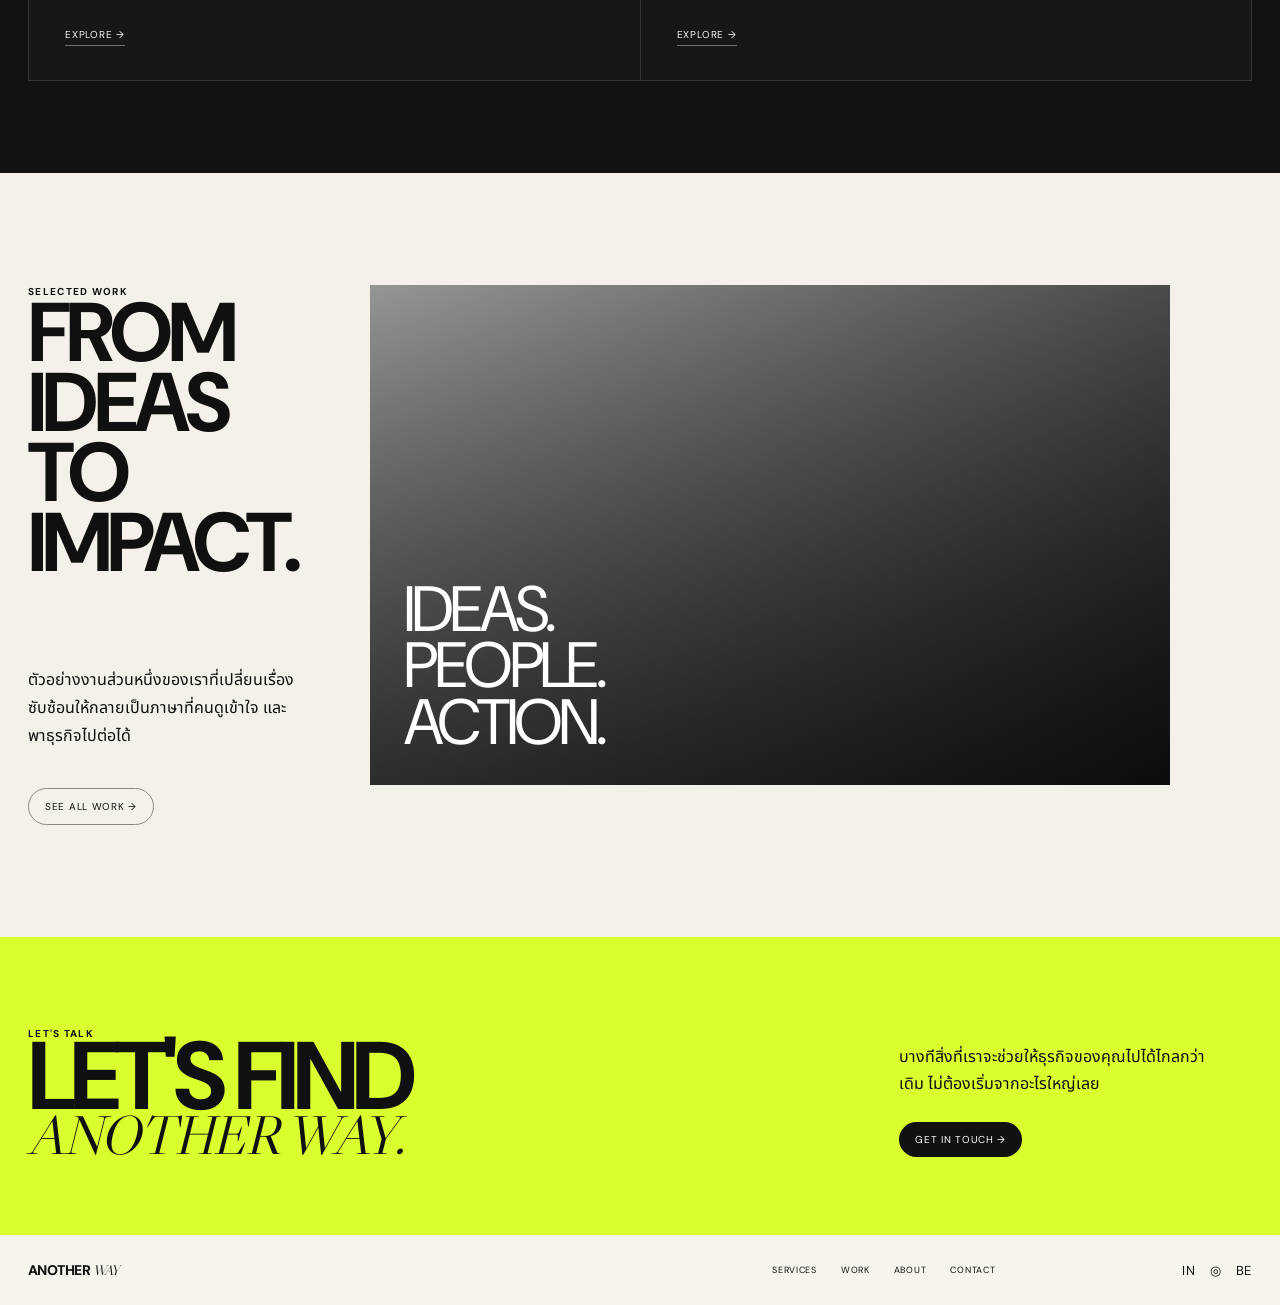
==== commit 352e7ff6: "Add files via upload" ====
--- a/index.html
+++ b/index.html
@@ -1,15 +1,47 @@
-<!doctype html><html lang="th"><head><meta charset="utf-8"><meta name="viewport" content="width=device-width,initial-scale=1"><title>AN/OTHER THING — Marketing & Creative Studio</title><meta name="description" content="AN/OTHER THING — Independent Marketing & Creative Studio in Thailand."><link rel="icon" href="favicon.svg" type="image/svg+xml"><link rel="icon" href="favicon.ico"><link rel="apple-touch-icon" href="apple-touch-icon.png"><link rel="stylesheet" href="styles.css"></head><body>
-<nav><div class="wrap nav"><a class="logo" href="index.html">AN<span>/</span>OTHER <i>Thing</i></a><div class="links"><a href="services.html">Services</a><a href="about.html">Studio</a><a class="nav-cta" href="contact.html">Start a project ↗</a></div></div></nav>
-<main><section class="hero-v3"><div class="holo-sheet"></div><div class="hero-grid"><div class="eyebrow"><span>Independent Marketing & Creative Studio</span><span>Bangkok / Thailand</span></div><div class="hero-title">AN<span class="slash">/</span><span class="other">OTHER</span><span class="thing">Thing</span></div><div class="hero-copy">We find <i>another way</i> to turn business thinking into work people see, understand and act on.</div><a class="hero-scroll" href="#services">Discover the other things ↓</a></div></section>
-<div class="ticker"><div class="ticker-track">STRATEGY / BRAND / PR / MARCOM / CONTENT / CREATIVE / LOCALIZATION / PERFORMANCE / &nbsp;&nbsp; STRATEGY / BRAND / PR / MARCOM / CONTENT / CREATIVE / LOCALIZATION / PERFORMANCE / &nbsp;&nbsp;</div></div>
-<section class="intro"><div class="wrap intro-grid"><div class="section-label">OUR POINT OF VIEW / 001</div><h2>SAME QUESTIONS.<br><i>AN/OTHER ANSWER.</i></h2><p class="intro-copy">เราไม่ได้เริ่มจากคำถามว่า “ต้องทำการตลาดอะไร” แต่เริ่มจากว่า <strong>ตอนนี้คุณกำลังพยายามทำอะไรให้เวิร์ก?</strong></p></div></section>
-<section id="services"><div class="wrap services-head"><span>CORE SERVICES / 01—05</span><span>Maybe you need AN/OTHER THING.</span></div>
-<a class="service-panel" href="services.html#think"><span class="service-num">01</span><span class="service-name">AN/OTHER <i>THINK</i></span><div class="pain">มีไอเดีย<br><span class="soft">แต่ไม่รู้จะเริ่มตรงไหน?</span></div><div class="capability">Strategy / Research / Branding / Campaign Planning</div><span class="explore">Explore ↗</span><span class="ghost">T</span></a>
-<a class="service-panel" href="services.html#say"><span class="service-num">02</span><span class="service-name">AN/OTHER <i>SAY</i></span><div class="pain">มีของดี<br><span class="soft">แต่ไม่รู้จะเล่ายังไง?</span></div><div class="capability">PR / MarCom / Content / Copywriting</div><span class="explore">Explore ↗</span><span class="ghost">S</span></a>
-<a class="service-panel" href="services.html#words"><span class="service-num">03</span><span class="service-name">AN/OTHER <i>WORDS</i></span><div class="pain">มีข้อมูล<br><span class="soft">แต่ยังไม่เป็นภาษาการตลาด</span></div><div class="capability">Marketing Translation / Localization / Market Adaptation</div><span class="explore">Explore ↗</span><span class="ghost">W</span></a>
-<a class="service-panel" href="services.html#look"><span class="service-num">04</span><span class="service-name">AN/OTHER <i>LOOK</i></span><div class="pain">มีเรื่องอยากเล่า<br><span class="soft">แต่ยังไม่เห็นเป็นภาพ</span></div><div class="capability">Creative / Design / Social / Marketing Materials</div><span class="explore">Explore ↗</span><span class="ghost">L</span></a>
-<a class="service-panel" href="services.html#move"><span class="service-num">05</span><span class="service-name">AN/OTHER <i>MOVE</i></span><div class="pain">มีแคมเปญแล้ว<br><span class="soft">แต่อยากให้มันไปได้ไกลกว่าเดิม</span></div><div class="capability">Media / Ads / Performance / Optimization</div><span class="explore">Explore ↗</span><span class="ghost">M</span></a></section>
-<section class="work"><div class="wrap"><div class="work-head"><div><span class="section-label">WHAT WE MAKE / 002</span><h2>MORE THAN<br><i>one thing.</i></h2></div><a href="services.html">View capabilities ↗</a></div><div class="work-grid"><div class="work-card note"><span class="tag">STRATEGY → MESSAGE → CREATIVE</span><div><h3>From raw information<br>to marketing language.</h3><p>Product information, technical content and internal ideas transformed into communication people can actually understand.</p></div></div><div class="work-card"><span class="tag">LOCAL → REGIONAL → GLOBAL</span><div><h3>Thailand market,<br>without the lost-in-translation.</h3><p>Research, localization and market adaptation for brands that need to communicate locally without losing who they are.</p></div></div></div></div></section>
-<section class="people"><div class="wrap people-grid"><div><span class="section-label">THE PEOPLE / 003</span><h2>TWO MINDS.<br><i>AN/OTHER</i><br>POINT OF VIEW.</h2></div><div class="founders"><div class="founder"><b>Alice</b><p>Business · Brand · PR · MarCom<br>Strategy, communication and market thinking.</p></div><div class="founder"><b>Nammon</b><p>Creative · Content · Performance<br>Ideas, content and media that make the work move.</p></div><a href="about.html">Meet the studio ↗</a></div></div></section>
-<section class="final-cta"><div class="wrap"><span class="section-label">HAVE SOMETHING IN MIND?</span><h2>LET'S FIND<br><i>AN/OTHER WAY.</i></h2><a href="contact.html">START A PROJECT ↗</a></div></section></main>
-<footer><div class="wrap foot"><span>AN/OTHER THING</span><span>Marketing & Creative Studio</span><span>© <span data-year></span></span></div></footer><script src="common.js"></script></body></html>
+<!doctype html><html lang="th"><head><title>ANOTHER Way — Marketing Agency</title><meta charset="utf-8"><meta name="viewport" content="width=device-width,initial-scale=1">
+<link rel="icon" href="favicon.svg" type="image/svg+xml">
+<link rel="preconnect" href="https://fonts.googleapis.com"><link rel="preconnect" href="https://fonts.gstatic.com" crossorigin>
+<link href="https://fonts.googleapis.com/css2?family=DM+Sans:wght@400;500;600;700&family=Libre+Caslon+Display&family=Noto+Sans+Thai:wght@400;500;600;700;800;900&display=swap" rel="stylesheet">
+<link rel="stylesheet" href="style.css"></head><body>
+<header class="hero"><div class="shell">
+<div class="topbar"><a class="brand" href="index.html">ANOTHER <span>Way</span></a><nav class="nav"><a href="services.html">Services</a><a href="work.html">Work</a><a href="about.html">About</a><a href="contact.html">Contact</a><a class="pill" href="contact.html">Let's talk ↗</a></nav></div>
+<div class="hero-meta eyebrow"><span>Strategy / Brand / Content / Digital / Experience</span><span>Bangkok, Thailand</span></div>
+<div class="hero-body"><div><h1 class="hero-title"><span class="an">AN<span class="slash"></span></span><span class="other">OTHER<span class="thing">thing</span></span></h1>
+<p class="hero-copy">We find <em>another way</em> to turn business thinking into work people see, understand and act on.</p></div>
+<div class="hero-note">Ideas that work<br>in the real world.</div></div><div class="scroll-note">Scroll ↓</div></div></header>
+<div class="ticker"><span>SAME QUESTIONS. ANOTHER ANSWER. — Strategy / Brand / Content / Digital / Experience</span></div>
+
+<main>
+<section class="shell intro"><div class="eyebrow">A marketing agency<br>for a more open world.</div>
+<div class="intro-right"><h2 class="intro-title">SAME<br>QUESTIONS.<span class="serif">ANOTHER ANSWER.</span></h2>
+<p class="intro-copy thai">เราไม่ได้เริ่มจากคำถามว่า “ต้องทำการตลาดอะไร” แต่เริ่มจากว่า <strong>ตอนนี้คุณกำลังอยากพาธุรกิจไปถึงอะไร?</strong></p></div></section>
+
+<section class="shell">
+<article class="question"><div class="q-no">01</div><h3 class="q-th thai">มีไอเดีย<br>แต่ไม่รู้จะเริ่มตรงไหน?</h3><div class="q-service">Strategy / Positioning<br>GTM Planning</div><a class="q-arrow" href="services.html">→</a><div class="ghost">T</div></article>
+<article class="question"><div class="q-no">02</div><h3 class="q-th thai">มีของดี<br>แต่ไม่รู้จะเล่ายังไง?</h3><div class="q-service">Brand Story / Messaging<br>Content</div><a class="q-arrow" href="services.html">→</a><div class="ghost">S</div></article>
+<article class="question"><div class="q-no">03</div><h3 class="q-th thai">มีข้อมูล<br>แต่ยังไม่เป็นภาษาการตลาด?</h3><div class="q-service">Data / Insight<br>Campaign Planning</div><a class="q-arrow" href="services.html">→</a><div class="ghost">W</div></article>
+<article class="question"><div class="q-no">04</div><h3 class="q-th thai">มีเรื่องอยากเล่า<br>แต่ยังไม่เห็นเป็นภาพ?</h3><div class="q-service">Creative / Visual<br>Production</div><a class="q-arrow" href="services.html">→</a><div class="ghost">A</div></article>
+<article class="question"><div class="q-no">05</div><h3 class="q-th thai">มีแคมเปญแล้ว<br>แต่อยากให้มันไปได้ไกลกว่าเดิม?</h3><div class="q-service">Digital & Growth<br>Optimization</div><a class="q-arrow" href="services.html">→</a><div class="ghost">M</div></article>
+</section>
+
+<section class="services"><div class="shell">
+<div class="services-head"><div><div class="eyebrow">What we do</div><h2 class="services-title">MORE THAN<span class="serif">one thing.</span></h2></div>
+<p class="services-note">กรอบทุกโจทย์ของการตลาด เพื่อให้แบรนด์เดินไปข้างหน้าได้จริง</p></div>
+<div class="cards">
+<article class="card"><div class="card-no">01</div><h3>STRATEGY<br>& CONSULTING</h3><p>วางกลยุทธ์ที่ตอบโจทย์ธุรกิจจริง ไม่ใช่แค่โฆษณา</p><a class="card-link" href="services.html">Explore →</a></article>
+<article class="card"><div class="card-no">02</div><h3>BRAND<br>& MARCOM</h3><p>สร้างแบรนด์ให้มีความหมาย และเป็นที่จดจำ</p><a class="card-link" href="services.html">Explore →</a></article>
+<article class="card"><div class="card-no">03</div><h3>CONTENT<br>& CREATIVE</h3><p>เล่าเรื่องให้คนอยากดู และอยากแชร์</p><a class="card-link" href="services.html">Explore →</a></article>
+<article class="card"><div class="card-no">04</div><h3>DIGITAL<br>& GROWTH</h3><p>ทำการตลาดให้เกิดผลลัพธ์ และขยายได้อย่างยั่งยืน</p><a class="card-link" href="services.html">Explore →</a></article>
+</div></div></section>
+
+<section class="shell work"><div><div class="eyebrow">Selected work</div><h2>FROM IDEAS<br>TO IMPACT.</h2></div>
+<div><p class="thai">ตัวอย่างงานส่วนหนึ่งของเราที่เปลี่ยนเรื่องซับซ้อนให้กลายเป็นภาษาที่คนดูเข้าใจ และพาธุรกิจไปต่อได้</p><a class="btn" href="work.html">See all work →</a></div>
+<div class="work-visual">IDEAS.<br>PEOPLE.<br>ACTION.</div></section>
+
+<section class="cta"><div class="shell cta-grid"><div><div class="eyebrow">Let's talk</div><h2>LET'S FIND<span class="serif">ANOTHER WAY.</span></h2></div>
+<div class="cta-side"><p class="thai">บางทีสิ่งที่เราจะช่วยให้ธุรกิจของคุณไปได้ไกลกว่าเดิม ไม่ต้องเริ่มจากอะไรใหญ่เลย</p><a class="btn" href="contact.html">Get in touch →</a></div></div></section>
+</main><footer><div class="shell footer-grid">
+    <div class="brand">ANOTHER <span>Way</span></div>
+    <div class="footer-links"><a href="services.html">Services</a><a href="work.html">Work</a><a href="about.html">About</a><a href="contact.html">Contact</a></div>
+    <div class="social"><span>in</span><span>◎</span><span>Be</span></div>
+    </div></footer><script src="script.js"></script></body></html>
--- a/style.css
+++ b/style.css
@@ -0,0 +1,378 @@
+
+:root{
+  --bg:#f4f1ea;
+  --ink:#101010;
+  --soft:#77756f;
+  --line:#d8d3c9;
+  --acid:#d9ff2f;
+  --dark:#111;
+  --white:#f8f6f0;
+}
+*{box-sizing:border-box}
+html{scroll-behavior:smooth}
+body{
+  margin:0;
+  font-family:"DM Sans","Noto Sans Thai",sans-serif;
+  background:var(--bg);
+  color:var(--ink);
+  -webkit-font-smoothing:antialiased;
+}
+a{color:inherit;text-decoration:none}
+img{max-width:100%;display:block}
+.shell{width:min(100% - 56px,1360px);margin:auto}
+.eyebrow{
+  font-size:10px;
+  letter-spacing:.13em;
+  text-transform:uppercase;
+  font-weight:700;
+}
+.serif{font-family:"Libre Caslon Display",serif;font-weight:400;font-style:italic}
+.thai{font-family:"Noto Sans Thai",sans-serif}
+
+.site-header,.hero{background:var(--dark);color:var(--white)}
+.topbar{
+  display:flex;justify-content:space-between;align-items:center;
+  min-height:72px;border-bottom:1px solid rgba(255,255,255,.15);gap:28px;
+}
+.brand{font-size:14px;font-weight:800;letter-spacing:-.04em;white-space:nowrap}
+.brand span{font-family:"Libre Caslon Display",serif;font-style:italic;font-weight:400}
+.nav{display:flex;gap:30px;align-items:center;font-size:10px;letter-spacing:.1em;text-transform:uppercase}
+.nav .pill{border:1px solid rgba(255,255,255,.38);padding:9px 14px;border-radius:999px}
+
+.hero{
+  min-height:82vh;
+  display:flex;flex-direction:column;
+}
+.hero-meta{
+  display:flex;justify-content:space-between;gap:20px;
+  padding:24px 0 0;color:#a9a8a3;
+}
+.hero-body{
+  flex:1;display:grid;
+  grid-template-columns:minmax(0,1.25fr) minmax(220px,.35fr);
+  gap:70px;align-items:center;
+  padding:72px 0 56px;
+}
+.hero-title{
+  margin:0;
+  font-size:clamp(72px,10vw,150px);
+  line-height:.76;
+  letter-spacing:-.078em;
+  font-weight:800;
+  max-width:930px;
+}
+.hero-title .an{display:block}
+.hero-title .other{display:inline-block}
+.hero-title .slash{
+  display:inline-block;width:.115em;height:.86em;
+  margin:0 .04em -.02em .025em;
+  background:linear-gradient(180deg,#c6ddff,#9bf4ff,#dfff60);
+  transform:skew(-10deg);
+}
+.hero-title .thing{
+  font-family:"Libre Caslon Display",serif;
+  font-size:.28em;font-weight:400;font-style:italic;
+  letter-spacing:-.025em;margin-left:.08em;vertical-align:.2em;
+}
+.hero-copy{
+  max-width:500px;
+  margin:38px 0 0;
+  font-size:18px;line-height:1.45;
+  color:#d7d5ce;
+}
+.hero-note{
+  justify-self:end;
+  align-self:end;
+  max-width:210px;
+  margin-bottom:22px;
+  font-size:11px;line-height:1.55;
+  letter-spacing:.08em;text-transform:uppercase;
+  color:#aaa9a4;
+}
+.scroll-note{padding-bottom:18px;text-align:right;font-size:9px;letter-spacing:.1em;text-transform:uppercase;color:#8f8e89}
+
+/* quiet, non-moving separator */
+.ticker{
+  background:var(--acid);
+  color:#111;
+  border-top:1px solid #111;
+  border-bottom:1px solid #111;
+  padding:9px 0;
+  overflow:hidden;
+  white-space:nowrap;
+  font-size:9px;letter-spacing:.1em;text-transform:uppercase;
+}
+.ticker span{
+  display:block;
+  padding-left:28px;
+  animation:none;
+}
+
+.intro{
+  min-height:auto;
+  display:grid;grid-template-columns:.55fr 1.45fr;
+  gap:90px;
+  padding:110px 0 105px;
+  border-bottom:1px solid var(--line);
+}
+.intro-right{max-width:780px}
+.intro-title{
+  font-size:clamp(50px,6.4vw,88px);
+  line-height:.84;letter-spacing:-.06em;
+  font-weight:800;margin:0 0 38px;
+}
+.intro-title .serif{
+  display:block;font-size:.62em;
+  letter-spacing:-.035em;
+  white-space:nowrap;
+}
+.intro-copy{
+  font-size:20px;line-height:1.7;
+  max-width:720px;margin:0;
+}
+
+/* Questions: calmer rows, no ghost letter, no oversized repeated visual devices */
+.question{
+  min-height:220px;
+  display:grid;
+  grid-template-columns:48px minmax(0,1fr) 250px 52px;
+  gap:28px;align-items:center;
+  border-bottom:1px solid var(--line);
+  padding:34px 0;
+}
+.q-no{
+  align-self:start;padding-top:10px;
+  font-size:11px;color:var(--soft);
+}
+.q-th{
+  font-size:clamp(38px,4.5vw,65px);
+  line-height:1.04;
+  letter-spacing:-.045em;
+  font-weight:800;
+  max-width:790px;margin:0;
+}
+.q-service{
+  font-size:12px;line-height:1.65;
+  letter-spacing:.03em;text-transform:uppercase;
+  color:#5e5b55;
+}
+.q-arrow{
+  width:38px;height:38px;
+  border:1px solid #99958c;border-radius:50%;
+  display:grid;place-items:center;
+  font-size:16px;
+  transition:.2s ease;
+}
+.q-arrow:hover{background:#111;color:#fff;border-color:#111}
+.ghost{display:none}
+
+/* Services: 2 x 2, calmer cards */
+.services{
+  background:#121212;color:var(--white);
+  padding:105px 0 92px;
+}
+.services-head{
+  display:grid;
+  grid-template-columns:1.2fr .55fr;
+  gap:60px;align-items:end;
+  margin-bottom:64px;
+}
+.services-title{
+  font-size:clamp(58px,7vw,96px);
+  line-height:.79;letter-spacing:-.06em;
+  font-weight:800;margin:0;
+}
+.services-title .serif{
+  display:block;font-size:.55em;
+  letter-spacing:-.025em;margin-top:14px;
+}
+.services-note{
+  max-width:340px;margin:0 0 4px;
+  line-height:1.7;color:#c5c2ba;
+}
+.cards{
+  display:grid;grid-template-columns:repeat(2,1fr);
+  gap:1px;background:#373737;border:1px solid #373737;
+}
+.card{
+  min-height:300px;
+  position:relative;
+  padding:36px;
+  overflow:hidden;
+  background:#171717;
+}
+.card:after{display:none}
+.card-no{font-size:10px;color:#858585}
+.card h3{
+  font-size:31px;line-height:1;
+  letter-spacing:-.035em;
+  margin:32px 0 18px;
+  max-width:310px;
+}
+.card p{
+  color:#bdbab2;line-height:1.65;
+  max-width:380px;margin:0 0 50px;
+}
+.card-link{
+  position:absolute;left:36px;bottom:34px;
+  font-size:10px;letter-spacing:.08em;text-transform:uppercase;
+  border-bottom:1px solid #707070;padding-bottom:4px;
+}
+
+/* Work: one dominant feature rather than many competing objects */
+.work{
+  display:grid;
+  grid-template-columns:.72fr 1.28fr;
+  gap:72px;align-items:start;
+  padding:112px 0;
+}
+.work h2,.page-hero h1{
+  font-size:clamp(54px,6.5vw,90px);
+  line-height:.84;letter-spacing:-.06em;margin:0;
+}
+.work p{line-height:1.75;max-width:520px}
+.work-visual{
+  grid-column:2;
+  width:100%;
+  min-height:500px;
+  aspect-ratio:16/10;
+  background:
+    linear-gradient(180deg,rgba(0,0,0,.12),rgba(0,0,0,.62)),
+    linear-gradient(135deg,#aaa,#202020);
+  display:flex;align-items:flex-end;
+  padding:34px;color:white;
+  font-size:clamp(38px,5vw,68px);
+  line-height:.88;letter-spacing:-.055em;
+}
+.work > div:nth-child(2){grid-column:1;grid-row:2}
+.work > .work-visual{grid-row:1/3}
+.btn{
+  display:inline-flex;align-items:center;gap:12px;
+  margin-top:22px;
+  border:1px solid #8d8981;border-radius:999px;
+  padding:11px 16px;
+  font-size:10px;letter-spacing:.07em;text-transform:uppercase;
+}
+
+.cta{
+  background:var(--acid);
+  padding:90px 0 78px;
+}
+.cta-grid{
+  display:grid;grid-template-columns:1.25fr .55fr;
+  gap:70px;align-items:end;
+}
+.cta h2{
+  font-size:clamp(60px,7.5vw,105px);
+  line-height:.78;letter-spacing:-.065em;margin:0;
+}
+.cta h2 .serif{
+  display:block;font-size:.57em;
+  letter-spacing:-.025em;
+}
+.cta-side{
+  display:block;
+}
+.cta-side p{
+  max-width:330px;
+  line-height:1.7;margin:0 0 24px;
+}
+.cta .btn{
+  margin:0;background:#111;color:white;border:none;
+}
+
+/* interior pages */
+.page-hero{padding:110px 0 90px}
+.page-hero .eyebrow{margin-bottom:30px}
+.page-hero p{
+  max-width:720px;
+  font-size:19px;line-height:1.75;
+  margin-top:34px;
+}
+.grid-2{display:grid;grid-template-columns:1fr 1fr;border-top:1px solid var(--line)}
+.block{
+  padding:62px;
+  border-right:1px solid var(--line);
+  border-bottom:1px solid var(--line);
+  min-height:300px;
+}
+.block:nth-child(2n){border-right:0}
+.block h2{font-size:34px;margin:24px 0 18px;letter-spacing:-.035em}
+.block p{line-height:1.75;color:#55524c}
+.work-grid{
+  display:grid;grid-template-columns:1fr;
+  gap:1px;background:var(--line);
+  border:1px solid var(--line);
+  margin:70px 0 110px;
+}
+.project{
+  background:var(--bg);
+  padding:34px;
+  min-height:300px;
+  display:grid;grid-template-columns:1.15fr .85fr;
+  gap:48px;align-items:center;
+}
+.project .visual{
+  height:auto;aspect-ratio:16/9;
+  margin:0;background:linear-gradient(135deg,#222,#777);
+}
+.project h2{font-size:38px;letter-spacing:-.04em;margin:18px 0 12px}
+.project p{line-height:1.7;color:#5d5a54}
+.contact-grid{
+  display:grid;grid-template-columns:1fr 1fr;
+  gap:70px;padding:30px 0 110px;
+}
+.contact-card{
+  border-top:1px solid var(--line);
+  padding-top:22px;
+}
+.contact-card h3{font-size:26px;margin:16px 0 10px}
+
+footer{
+  padding:26px 0;
+  font-size:9px;letter-spacing:.08em;text-transform:uppercase;
+  background:#f7f4ee;
+}
+.footer-grid{
+  display:grid;grid-template-columns:1fr 1fr auto;
+  align-items:center;gap:20px;
+}
+.footer-links{display:flex;gap:24px;justify-content:center}
+.social{display:flex;gap:14px;font-size:13px}
+
+@media(max-width:900px){
+  .shell{width:min(100% - 36px,1360px)}
+  .nav a:not(.pill){display:none}
+  .hero-body{grid-template-columns:1fr;gap:24px;padding-top:68px}
+  .hero-note{display:none}
+  .intro{grid-template-columns:1fr;gap:40px;padding:78px 0}
+  .question{grid-template-columns:36px 1fr 44px}
+  .q-service{grid-column:2/3;margin-top:-10px}
+  .q-arrow{grid-column:3;grid-row:1/3}
+  .services-head{grid-template-columns:1fr;gap:30px}
+  .cards{grid-template-columns:1fr}
+  .work{grid-template-columns:1fr;gap:38px;padding:82px 0}
+  .work > div:nth-child(2),.work > .work-visual{grid-column:1;grid-row:auto}
+  .work-visual{min-height:360px}
+  .cta-grid,.contact-grid,.grid-2{grid-template-columns:1fr}
+  .block{border-right:0}
+  .project{grid-template-columns:1fr}
+  .footer-grid{grid-template-columns:1fr;gap:12px}
+  .footer-links{justify-content:flex-start;flex-wrap:wrap}
+}
+@media(max-width:560px){
+  .shell{width:min(100% - 28px,1360px)}
+  .hero{min-height:auto}
+  .hero-title{font-size:68px}
+  .hero-copy{font-size:16px}
+  .hero-meta{font-size:8px}
+  .intro-copy{font-size:17px}
+  .question{min-height:250px;grid-template-columns:30px 1fr 38px;gap:10px}
+  .q-th{font-size:39px}
+  .q-service{font-size:10px}
+  .card{padding:28px;min-height:285px}
+  .card-link{left:28px;bottom:28px}
+  .services{padding:78px 0 70px}
+  .cta{padding:72px 0 62px}
+  .page-hero{padding:70px 0 56px}
+}
